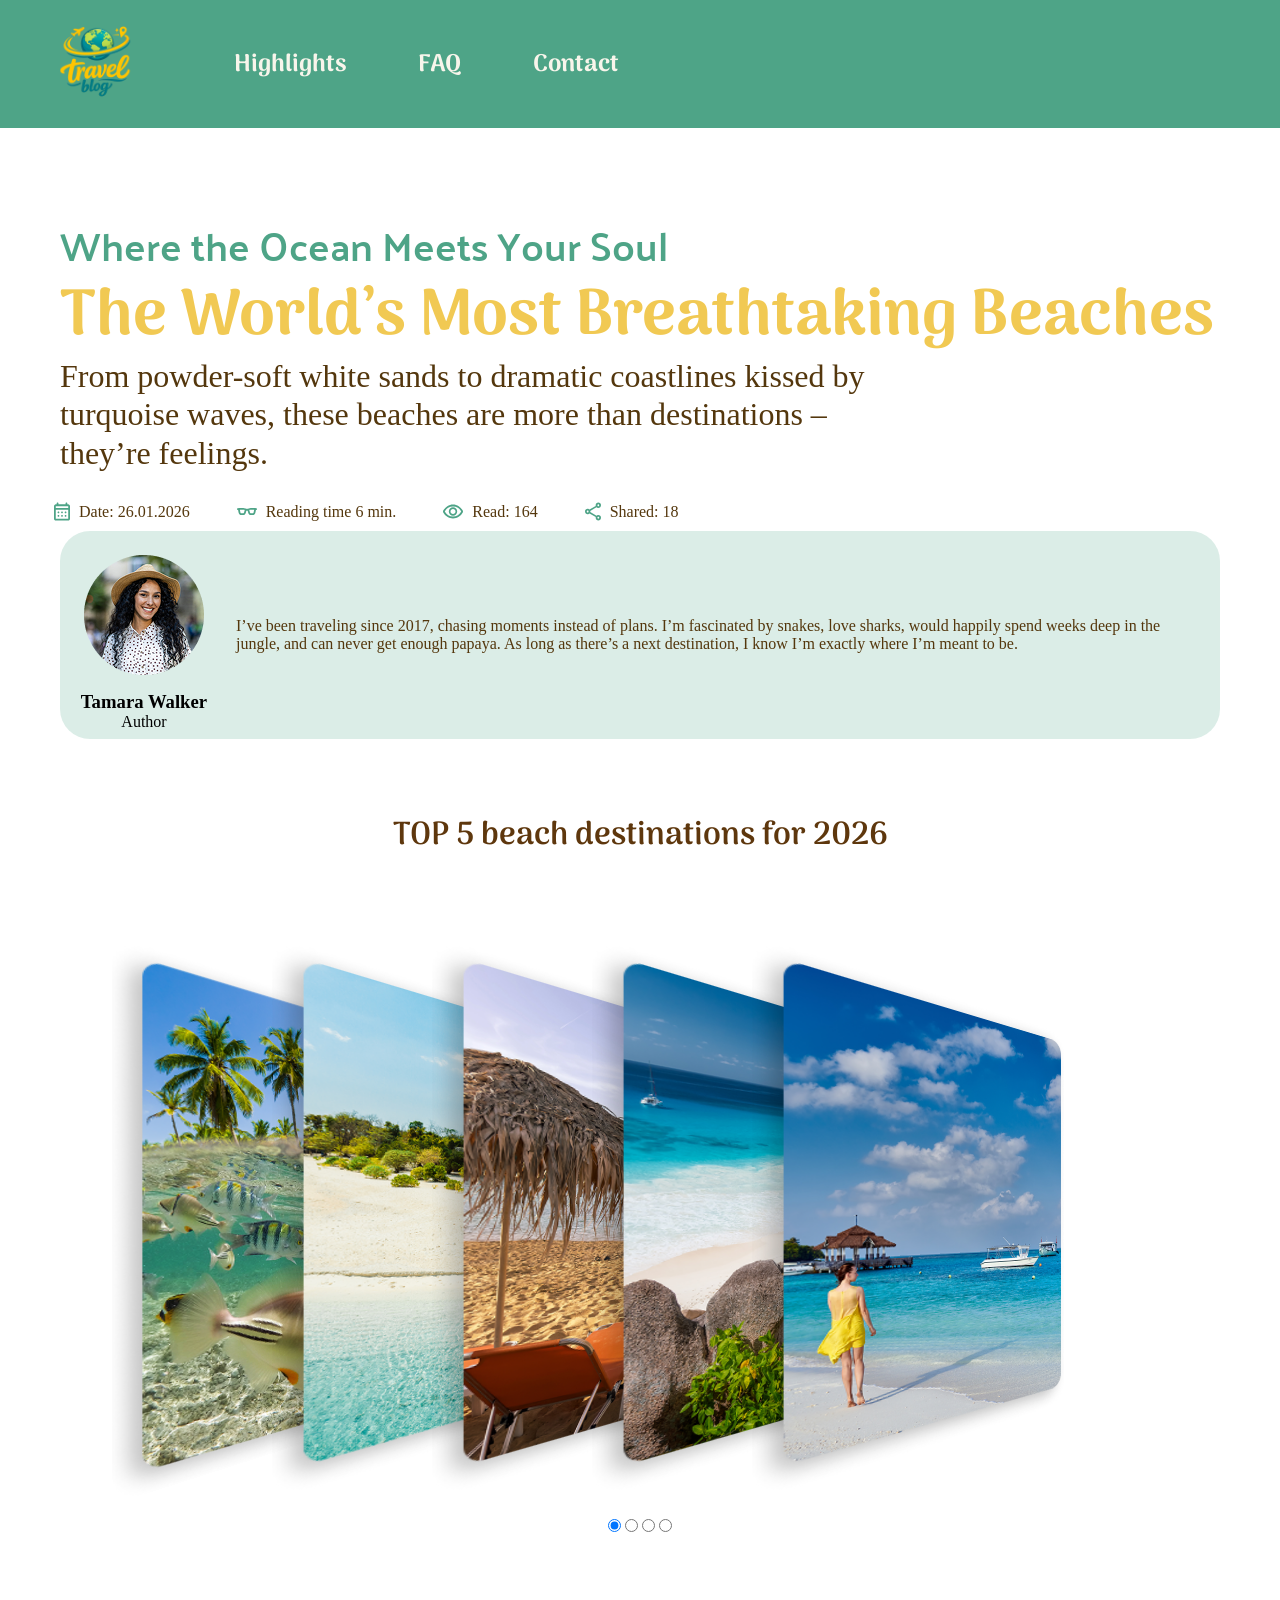
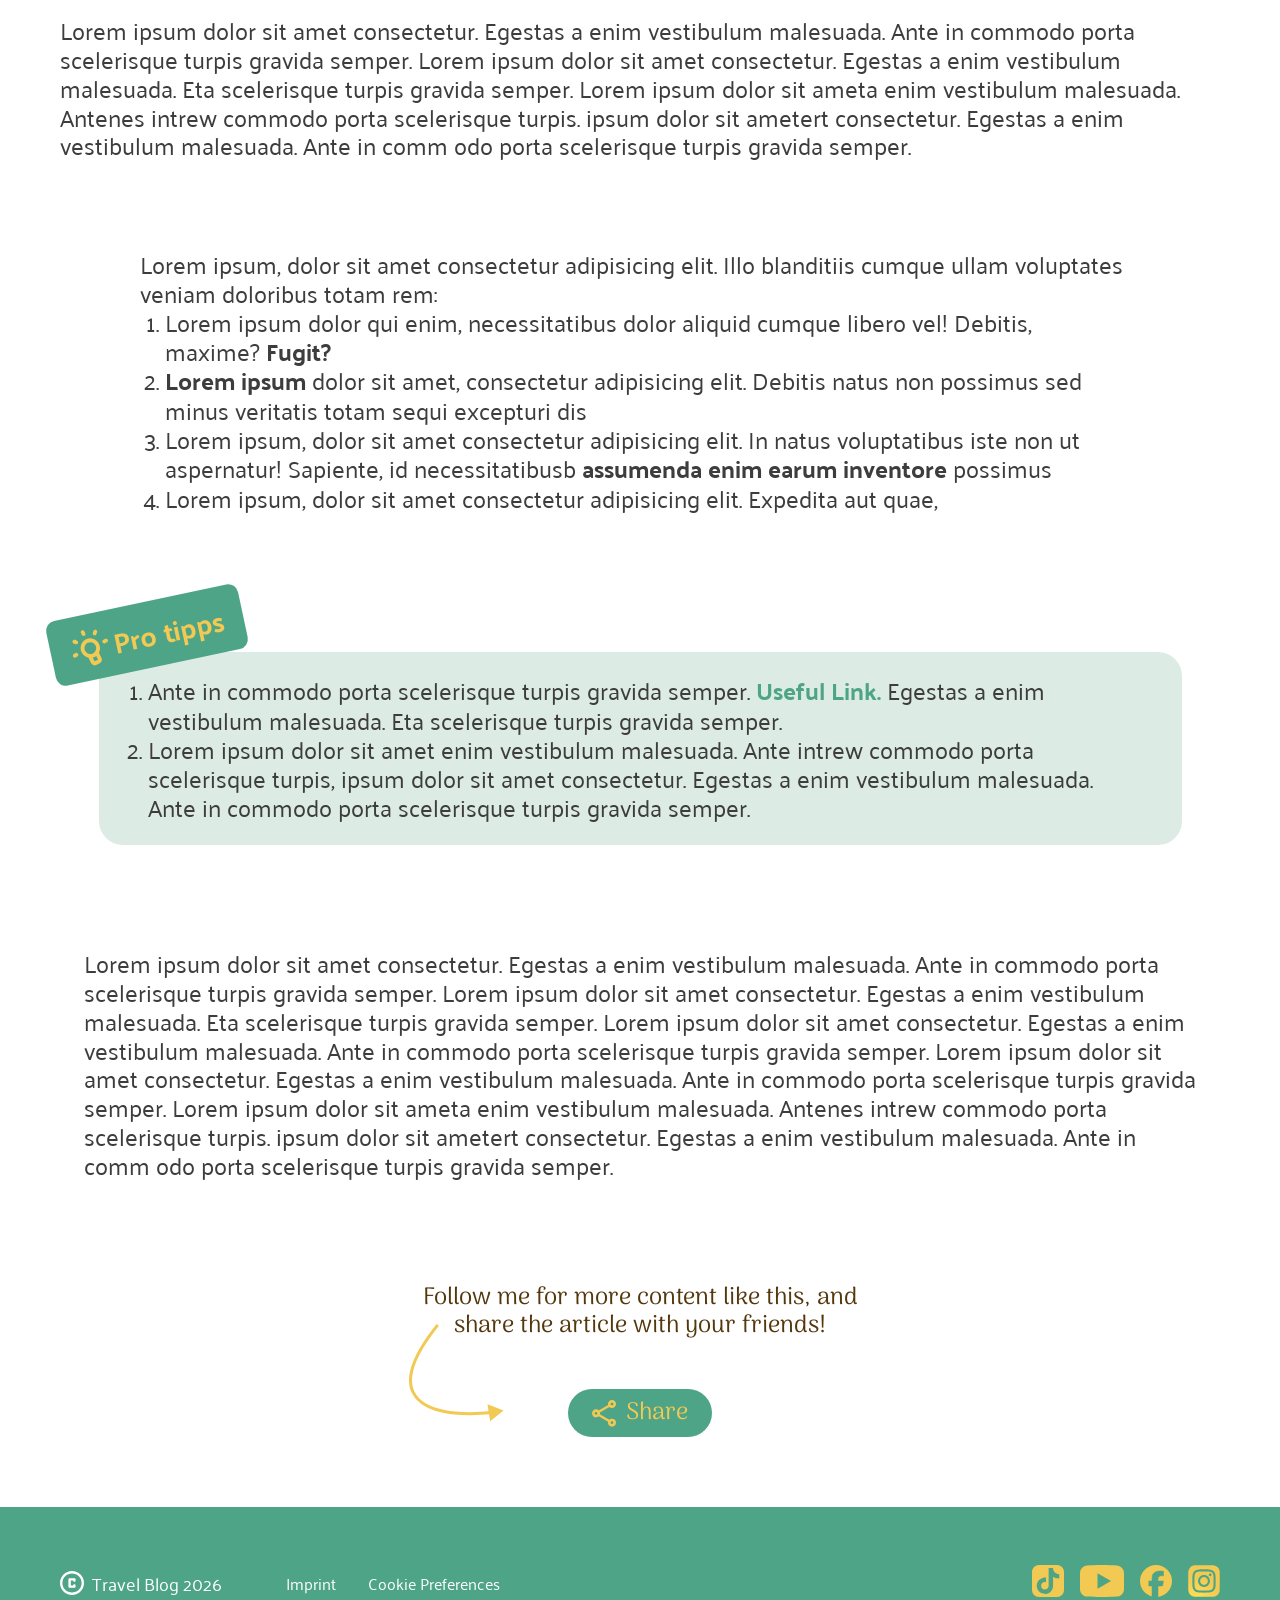
==== article-one.html @ 2a8c0744 "id name changed" ====
<!doctype html>
<html lang="en">
    <head>
        <meta charset="UTF-8" />
        <meta name="viewport" content="width=device-width, initial-scale=1.0" />
        <link rel="stylesheet" href="./css/variables.css" />
        <link rel="stylesheet" href="./css/style.css" />
        <link rel="stylesheet" href="./css/fonts.css" />
        <link rel="stylesheet" href="./css/standard.css" />
        <link rel="stylesheet" href="./css/article-one.css" />
        <link rel="stylesheet" href="./css/article-two.css" />
        <link rel="stylesheet" href="./css/header.css" />

        <link rel="stylesheet" href="./css/footer.css" />

        <title>Article 01</title>
    </head>
    <body>
        <header class="header">
            <section class="container">
                <div>
                    <a href="#index.html">
                        <img
                            src="./assets/img/Article 03/logo 03 1.svg"
                            alt="Logo03"
                        />
                    </a>
                </div>
                <nav class="nav-bar">
                    <a class="high" href="index.html#highlights">Highlights</a>
                    <a class="faq" href="index.html#faq">FAQ</a>
                    <a class="con" href="index.html#contact">Contact</a>
                </nav>
            </section>
        </header>
        <main>
            <div class="container">
                <section class="card-article">
                    <div class="article-text">
                        <sub class="subline"
                            >Where the Ocean Meets Your Soul</sub
                        >
                        <h1>
                            <span>The World&rsquo;s Most Breathtaking</span>
                            Beaches
                        </h1>
                        <p>
                            From powder-soft white sands to dramatic coastlines
                            kissed by <br />
                            turquoise waves, these beaches are more than
                            destinations &ndash; <br />they’re feelings.
                        </p>
                        <div class="article-footer">
                            <div class="wrap">
                                <img
                                    class="calendar"
                                    src="./assets/icons/Article 01/calendar_month.svg"
                                    alt="calendar-icon"
                                />
                                <p class="footer-text">Date: 26.01.2026</p>
                            </div>
                            <div class="wrap">
                                <img
                                    class="eyeglasses"
                                    src="./assets/icons/Article 01/eyeglasses_2.svg"
                                    alt="eyeglasses-Icon"
                                />
                                <p class="footer-text">Reading time 6 min.</p>
                            </div>
                            <div class="wrap">
                                <img
                                    class="visibility"
                                    src="./assets/icons/Article 01/visibility.svg"
                                    alt="besucher-icon"
                                />
                                <p class="footer-text">Read: 164</p>
                            </div>
                            <div class="wrap">
                                <img
                                    class="articel-share"
                                    src="./assets/icons/Article 01/share_green.svg"
                                    alt="share-info-icon"
                                />
                                <p class="footer-text">Shared: 18</p>
                            </div>
                        </div>
                    </div>
                    <div class="authorcard">
                        <div class="card-header">
                            <img
                                src="./assets/img/Article 03/Ellipse 21.png"
                                alt="Author"
                            />
                            <h3 class="card-name">Tamara Walker</h3>
                            <p class="name-text">Author</p>
                        </div>
                        <div class="card-body">
                            <p class="card-body-text">
                                I’ve been traveling since 2017, chasing moments
                                instead of plans. I’m fascinated by snakes, love
                                sharks, would happily spend weeks deep in the
                                jungle, and can never get enough papaya. As long
                                as there’s a next destination, I know I’m
                                exactly where I’m meant to be.
                            </p>
                        </div>
                    </div>
                </section>
            </div>

            <div class="slider_article_one">
                <div class="headline_beach">
                    <h2>TOP 5 beach destinations for 2026</h2>
                </div>
                <section class="gallery">
                    <div class="card" id="card_one">
                        <img
                            src="./assets/img/Article 01/Rectangle 21 (4).png"
                            alt="fish_photo"
                        />
                    </div>
                    <div class="card" id="card_two">
                        <img
                            src="./assets/img/Article 01/Rectangle 21 (3).png"
                            alt="beach_one"
                        />
                    </div>
                    <div class="card" id="card_three">
                        <img
                            src="./assets/img/Article 01/Rectangle 21 (2).png"
                            alt="beach_two"
                        />
                    </div>
                    <div class="card" id="card_four">
                        <img
                            src="./assets/img/Article 01/Rectangle 21 (1).png"
                            alt="beach_three"
                        />
                    </div>
                    <div class="card" id="card_five">
                        <img
                            src="./assets/img/Article 01/Rectangle 21.png"
                            alt="beach_four"
                        />
                    </div>
                </section>
                <section class="hero_slider">
                <input
                    type="radio"
                    name="slider"
                    id="slide_start"
                    value="start"
                    checked
                />
                <input
                    type="radio"
                    name="slider"
                    id="slide_two"
                    value="coppenhagen"
                />
                <input
                    type="radio"
                    name="slider"
                    id="slide_three"
                    value="pattaya"
                />
                <input
                    type="radio"
                    name="slider"
                    id="slide_four"
                    value="fuji"
                />
            </section>
            </div>
            <div class="container">
                <div class="info_text_beach">
                    <p>
                        Lorem ipsum dolor sit amet consectetur. Egestas a enim
                        vestibulum malesuada. Ante in commodo porta scelerisque
                        turpis gravida semper. Lorem ipsum dolor sit amet
                        consectetur. Egestas a enim vestibulum malesuada. Eta
                        scelerisque turpis gravida semper. Lorem ipsum dolor sit
                        ameta enim vestibulum malesuada. Antenes intrew commodo
                        porta scelerisque turpis. ipsum dolor sit ametert
                        consectetur. Egestas a enim vestibulum malesuada. Ante
                        in comm odo porta scelerisque turpis gravida semper.
                    </p>
                </div>
            </div>

            <div id="list_table" class="container">
                <section class="list">
                    <p>
                        Lorem ipsum, dolor sit amet consectetur adipisicing
                        elit. Illo blanditiis cumque ullam voluptates veniam
                        doloribus totam rem:
                    </p>
                    <ol>
                        <li>
                            Lorem ipsum dolor qui enim, necessitatibus dolor
                            aliquid cumque libero vel! Debitis, maxime?
                            <b>Fugit?</b>
                        </li>
                        <li>
                            <b>Lorem ipsum</b> dolor sit amet, consectetur
                            adipisicing elit. Debitis natus non possimus sed
                            minus veritatis totam sequi excepturi dis
                        </li>
                        <li>
                            Lorem ipsum, dolor sit amet consectetur adipisicing
                            elit. In natus voluptatibus iste non ut aspernatur!
                            Sapiente, id necessitatibusb
                            <b>assumenda enim earum inventore</b> possimus
                        </li>
                        <li>
                            Lorem ipsum, dolor sit amet consectetur adipisicing
                            elit. Expedita aut quae,
                        </li>
                    </ol>
                </section>
            </div>

            <div class="container">
                <section class="pro_tipps">
                    <div class="list_icon">
                        <img
                            src="./assets/icons/Article 02/wb_incandescent.svg"
                        />
                        <p>Pro tipps</p>
                    </div>
                    <div class="list">
                        <ol>
                            <li>
                                Ante in commodo porta scelerisque turpis gravida
                                semper.
                                <span><b>Useful Link. </b></span> Egestas a enim
                                vestibulum malesuada. Eta scelerisque turpis
                                gravida semper.
                            </li>
                            <li>
                                Lorem ipsum dolor sit amet enim vestibulum
                                malesuada. Ante intrew commodo porta scelerisque
                                turpis, ipsum dolor sit amet consectetur.
                                Egestas a enim vestibulum malesuada. Ante in
                                commodo porta scelerisque turpis gravida semper.
                            </li>
                        </ol>
                    </div>
                </section>
            </div>

            <div class="container">
                <div class="info_text">
                    <p>
                        Lorem ipsum dolor sit amet consectetur. Egestas a enim
                        vestibulum malesuada. Ante in commodo porta scelerisque
                        turpis gravida semper. Lorem ipsum dolor sit amet
                        consectetur. Egestas a enim vestibulum malesuada. Eta
                        scelerisque turpis gravida semper. Lorem ipsum dolor sit
                        amet consectetur. Egestas a enim vestibulum malesuada.
                        Ante in commodo porta scelerisque turpis gravida semper.
                        Lorem ipsum dolor sit amet consectetur. Egestas a enim
                        vestibulum malesuada. Ante in commodo porta scelerisque
                        turpis gravida semper. Lorem ipsum dolor sit ameta enim
                        vestibulum malesuada. Antenes intrew commodo porta
                        scelerisque turpis. ipsum dolor sit ametert consectetur.
                        Egestas a enim vestibulum malesuada. Ante in comm odo
                        porta scelerisque turpis gravida semper.
                    </p>
                </div>
            </div>

            <div class="container">
                <section class="share">
                    <p>
                        Follow me for more content like this, and share the
                        article with your friends!
                    </p>
                    <img
                        class="arrow"
                        src="./assets/icons/Article 01/Vector 12.svg"
                        alt="Pfeil"
                    />
                    <div class="button">
                        <img
                            src="./assets/icons/Article 01/share.svg"
                            alt="share"
                        />
                        <p>Share</p>
                    </div>
                </section>
            </div>
        </main>

        <section class="footer-contain">
            <div class="container">
                <footer class="footer-bar">
                    <div class="side-bar">
                        <img
                            src="./assets/icons/Article 01/copyright.svg"
                            alt="copyright"
                        />
                        <p class="travel">Travel Blog 2026</p>
                        <a href="imprint.html"> <p class="imp">Imprint</p></a>
                        <p class="cookie">Cookie Preferences</p>
                    </div>
                    <div class="sozi-bar">
                        <a href="https://www.tiktok.com/de-DE/" target="_blank">
                            <img
                                src="./assets/icons/Article 01/Tiktok_icon 1.svg"
                                alt="tiktok"
                        /></a>
                        <a href="https://www.youtube.com/" target="_blank">
                            <img
                                src="./assets/icons/Article 01/youtube.svg"
                                alt="youtube"
                        /></a>
                        <a
                            href="https://www.facebook.com/?locale=de_DE"
                            target="_blank"
                        >
                            <img
                                src="./assets/icons/Article 01/facebook.svg"
                                alt="facebook"
                        /></a>
                        <a href="https://www.instagram.com/" target="_blank">
                            <img
                                src="./assets/icons/Article 01/Instagram_logo_2016 1.svg"
                                alt="Instagram"
                        /></a>
                    </div>
                </footer>
            </div>
        </section>
        <div class="footermenu">
            <a href="#top">
                <img src="./assets/icons/Main/home.svg" alt="home" />
            </a>
            <a href="#top">
                <img
                    src="./assets/icons/Main/rocket_launch_green.svg"
                    alt="rocket"
                />
            </a>
            <a href="#top">
                <img src="./assets/icons/Main/live_help_green.svg" alt="help" />
            </a>
            <a href="#top">
                <img
                    src="./assets/icons/Main/person_pin_green.svg"
                    alt="person"
                />
            </a>
        </div>
    </body>
</html>
---- css/variables.css ----
:root {
    /* FARBEN */

    --secondary-braun: #54370d; /*für Fonts */
    --primary-gelb: #f1c953;
    --primary-green:#4EA487;

    --main-font:'Arima';
}
---- css/style.css ----
h1 {
    font-family: "Arima";
    color: var(--secondary-braun);
    font-size: 3.75rem;
}
.banner-container {
    padding: 0px max(0px, calc(50% - 770px));
}
.main-banner {
    height: 547px;
    position: relative;
    padding: 60px;
}

.header-photo {
    position: absolute;
    top: 0;
    left: 0;
    height: 95%;
    width: 100%;
    z-index: 1;
    object-fit: cover;
}
.banner-vector {
    position: absolute;
    top: 0;
    left: 0;
    height: 100%;
    width: auto;
    z-index: 2;
    animation: vector 5s ease-in backwards;
}

.banner-content {
    position: relative;
    z-index: 3;

    width: 345px;
    p {
        font-family: var(--main-font);
        color: var(--secondary-braun);
        font-size: 1.75rem;
        line-height: 1.1;

        display: flex;
        align-items: left;
    }
}

.turkie {
    display: flex;
    align-items: center;
    justify-content: center;
    height: 160px;
    width: 160px;
    z-index: 3;
    background-color: #4ea487;
    position: absolute;
    top: 45%;
    left: 450px;
    border-radius: 50%;
    .spin {
        animation: spin 10s linear infinite;
    }
    img {
        position: absolute;
    }
}

@keyframes spin {
    0% {
        transform: rotate(-360deg);
    }
}

@media screen and (max-width: 767px) {
    .row {
        flex-direction: column;
    }

    .banner-vector {
        left: -100px;
        height: 50%;
    }

    .banner-content {
        display: none;
    }

    .turkie {
        left: 45px;
        top: 120px;
    }
    .header-photo {
        object-position: 60%;
        height: 100%;
    }

    .main-banner {
        padding: 0;
        height: 515px;
    }

}
---- css/fonts.css ----
/* arima-regular - latin */
@font-face {
  font-display: swap; /* Check https://developer.mozilla.org/en-US/docs/Web/CSS/@font-face/font-display for other options. */
  font-family: 'Arima';
  font-style: normal;
  font-weight: 400;
  src: url('../assets/fonts/arima-v7-latin-regular.woff2') format('woff2'); /* Chrome 36+, Opera 23+, Firefox 39+, Safari 12+, iOS 10+ */
}
/* arima-500 - latin */
@font-face {
  font-display: swap; /* Check https://developer.mozilla.org/en-US/docs/Web/CSS/@font-face/font-display for other options. */
  font-family: 'Arima';
  font-style: normal;
  font-weight: 500;
  src: url('../assets/fonts/arima-v7-latin-500.woff2') format('woff2'); /* Chrome 36+, Opera 23+, Firefox 39+, Safari 12+, iOS 10+ */
}
/* arima-600 - latin */
@font-face {
  font-display: swap; /* Check https://developer.mozilla.org/en-US/docs/Web/CSS/@font-face/font-display for other options. */
  font-family: 'Arima';
  font-style: normal;
  font-weight: 600;
  src: url('../assets/fonts/arima-v7-latin-600.woff2') format('woff2'); /* Chrome 36+, Opera 23+, Firefox 39+, Safari 12+, iOS 10+ */
}
/* arima-700 - latin */
@font-face {
  font-display: swap; /* Check https://developer.mozilla.org/en-US/docs/Web/CSS/@font-face/font-display for other options. */
  font-family: 'Arima';
  font-style: normal;
  font-weight: 700;
  src: url('../assets/fonts/arima-v7-latin-700.woff2') format('woff2'); /* Chrome 36+, Opera 23+, Firefox 39+, Safari 12+, iOS 10+ */
}
/* palanquin-regular - latin */
@font-face {
  font-display: swap; /* Check https://developer.mozilla.org/en-US/docs/Web/CSS/@font-face/font-display for other options. */
  font-family: 'Palanquin';
  font-style: normal;
  font-weight: 400;
  src: url('../assets/fonts/palanquin-v17-latin-regular.woff2') format('woff2'); /* Chrome 36+, Opera 23+, Firefox 39+, Safari 12+, iOS 10+ */
}
/* palanquin-500 - latin */
@font-face {
  font-display: swap; /* Check https://developer.mozilla.org/en-US/docs/Web/CSS/@font-face/font-display for other options. */
  font-family: 'Palanquin';
  font-style: normal;
  font-weight: 500;
  src: url('../assets/fonts/palanquin-v17-latin-500.woff2') format('woff2'); /* Chrome 36+, Opera 23+, Firefox 39+, Safari 12+, iOS 10+ */
}
/* palanquin-600 - latin */
@font-face {
  font-display: swap; /* Check https://developer.mozilla.org/en-US/docs/Web/CSS/@font-face/font-display for other options. */
  font-family: 'Palanquin';
  font-style: normal;
  font-weight: 600;
  src: url('../assets/fonts/palanquin-v17-latin-600.woff2') format('woff2'); /* Chrome 36+, Opera 23+, Firefox 39+, Safari 12+, iOS 10+ */
}
/* palanquin-700 - latin */
@font-face {
  font-display: swap; /* Check https://developer.mozilla.org/en-US/docs/Web/CSS/@font-face/font-display for other options. */
  font-family: 'Palanquin';
  font-style: normal;
  font-weight: 700;
  src: url('../assets/fonts/palanquin-v17-latin-700.woff2') format('woff2'); /* Chrome 36+, Opera 23+, Firefox 39+, Safari 12+, iOS 10+ */
}
/* palanquin-dark-regular - latin */
@font-face {
  font-display: swap; /* Check https://developer.mozilla.org/en-US/docs/Web/CSS/@font-face/font-display for other options. */
  font-family: 'Palanquin Dark';
  font-style: normal;
  font-weight: 400;
  src: url('../assets/fonts/palanquin-dark-v17-latin-regular.woff2') format('woff2'); /* Chrome 36+, Opera 23+, Firefox 39+, Safari 12+, iOS 10+ */
}
/* palanquin-dark-500 - latin */
@font-face {
  font-display: swap; /* Check https://developer.mozilla.org/en-US/docs/Web/CSS/@font-face/font-display for other options. */
  font-family: 'Palanquin Dark';
  font-style: normal;
  font-weight: 500;
  src: url('../assets/fonts/palanquin-dark-v17-latin-500.woff2') format('woff2'); /* Chrome 36+, Opera 23+, Firefox 39+, Safari 12+, iOS 10+ */
}
/* palanquin-dark-600 - latin */
@font-face {
  font-display: swap; /* Check https://developer.mozilla.org/en-US/docs/Web/CSS/@font-face/font-display for other options. */
  font-family: 'Palanquin Dark';
  font-style: normal;
  font-weight: 600;
  src: url('../assets/fonts/palanquin-dark-v17-latin-600.woff2') format('woff2'); /* Chrome 36+, Opera 23+, Firefox 39+, Safari 12+, iOS 10+ */
}
/* palanquin-dark-700 - latin */
@font-face {
  font-display: swap; /* Check https://developer.mozilla.org/en-US/docs/Web/CSS/@font-face/font-display for other options. */
  font-family: 'Palanquin Dark';
  font-style: normal;
  font-weight: 700;
  src: url('../assets/fonts/palanquin-dark-v17-latin-700.woff2') format('woff2'); /* Chrome 36+, Opera 23+, Firefox 39+, Safari 12+, iOS 10+ */
}
---- css/standard.css ----
* {
    margin: 0;
    padding: 0;
    box-sizing: border-box;
    color: inherit;
    position: relative;
}

.container {
    padding: 0px max(120px, calc(50% - 720px));
    /* width: 100%;
    margin: 0 auto; */
}

main {
    display: flex;
    flex-direction: column;
    /* padding: 128px 120px; */
    gap: 80px;
}

.list {
    display: flex;
    flex-direction: column;
    max-width: 1000px;

    margin: auto;
    font-size: 1.5rem;
    color: #3d3d3d;
    justify-content: center;
    line-height: 1.2;
    gap: 24px;
    font-family: "Palanquin";

    ol {
        padding: 0px 25px;
    }
}

.share {
    display: flex;
    flex-direction: column;
    align-items: center;
    margin: auto;
    max-width: 493px;
    gap: 48px;
    p {
        color: var(--secondary-braun);
        font-family: "Arima";
        font-size: 1.5rem;
        line-height: 1.2;
        text-align: center;
    }
}

.arrow {
    position: absolute;
    left: 15px;
    top: 40px;
    /* transform: rotate(28deg); */
}

.card-article {
    padding-top: 80px;
    display: flex;
    gap: 24px;
    justify-content: space-between;
}

.subline {
    font-family: "Palanquin";
    font-weight: 600;
    font-size: 40px;
    color: rgba(78, 164, 135, 1);
}
.article-text h1 {
    font-family: "Arima";
    font-weight: bold;
    font-size: 64px;
    color: rgba(241, 201, 83, 1);
    line-height: 1.2;
}

.article-text p {
    color: rgba(84, 55, 13, 1);
    font-family: "Palaquin";
    font-size: 32px;
    font-weight: 400;
    line-height: 1.2;
}
.article-footer {
    display: flex;
    justify-content: flex-start;
    align-items: center;
    right: 6px;
    top: 30px;
    gap:32px;
}
.article-footer .footer-text {
    color: rgba(84, 55, 13, 1);
    font-family: "Palaquin";
    font-size: 16px;
    font-weight: 400;
    line-height: 1.2;
    right: 15px;
}
.authorcard {
    flex-shrink: 0;
    background-color: rgba(78, 164, 135, 0.2);
    width: 272px;
    height: 389px;
    border-radius: 30px;
}
.card-header {
    display: flex;
    flex-direction: column;
    align-items: center;

    img {
        padding: 16px 0 16px 0;
    }
}
.card-body {
    display: flex;
    align-items: center;
    flex-direction: column;
    /* width: 240px;
    height: 171px; */
    margin: 16px;

    .card-name {
        font-family: "Arima";
        font-weight: 700;
        font-size: 18px;
        line-height: 1.2;
    }
    .name-text {
        font-family: "Arima";
        font-weight: 400;
        font-size: 18px;
        line-height: 1.2;
        padding-bottom: 12px;
    }
}
.card-body-text {
    /* height: 171px; */
    font-family: "Palaquin";
    font-size: 16px;
    font-weight: 400;
    color: rgba(84, 55, 13, 1);
}
.wrap{
    display: flex; gap:24px;
}

@media screen and (min-width: 768px) and (max-width: 1280px) {
    .container {
        padding: 0 60px;
    }
    .card-article {
        flex-direction: column;
        gap: 24px;
    }
    .authorcard {
        display: flex;
        width: 100%;
        height: 100%;
        padding: 8px;
        margin-top: 16px;
        img {
            padding: 16px;
        }
    }
    .card-body {
        justify-content: center;
    }
}

@media screen and (max-width: 767px) {
    .container {
        padding: 0 20px;
    }
.card-article {
        flex-direction: column;
        gap: 12px;
    }
    .card-article {
        flex-direction: column;
        gap: 24px;
    }
    .article-footer{width: 100%;
    flex-wrap:wrap;}
    .article-footer{
        gap: 5px;
    }

    .authorcard {
        display: flex;
        flex-direction: column;
        width: 100%;
        height: 100%;
        padding: 8px;
        margin-top: 42px;}
}
---- css/article-one.css ----
main {
    display: flex;
    flex-direction: column;
    gap: 80px;
}

.card-article {
    display: flex;
    padding: 80px 0 0 0 ;
    gap: 24px;
    justify-content: space-between;
}

.subline {
    font-family: "Palanquin";
    font-weight: 600;
    font-size: 40px;
    color: rgba(78, 164, 135, 1);
}
.article-text h1 {
    font-family: "Arima";
    font-weight: bold;
    font-size: 64px;
    color: rgba(241, 201, 83, 1);
    line-height: 1.2;


}

.article-text p {
    color: rgba(84, 55, 13, 1);
    font-family: "Palaquin";
    font-size: 32px;
    font-weight: 400;
    line-height: 1.2;
}
.article-footer {
    /* width: 575px; */
    height: 19px;
    display: flex;
    /* justify-content: space-around; */
    align-items: center;
    right: 6px;
    top: 30px;
}
.article-footer .footer-text {
    color: rgba(84, 55, 13, 1);
    font-family: "Palaquin";
    font-size: 16px;
    font-weight: 400;
    line-height: 1.2;
    right: 15px;
}
.authorcard {
    background-color: rgba(78, 164, 135, 0.2);
    /* width: 272px; */
    /* height: 389px; */
    border-radius: 30px;
}
.card-header {
    display: flex;
    flex-direction: column;
    align-items: center;

    img {
        padding-top: 16px;
    }
}
.card-body {
    display: flex;
    align-items: center;
    flex-direction: column;
    /* width: 240px;
    height: 171px; */
    margin: 16px;

    .card-name {
        font-family: "Arima";
        font-weight: 700;
        font-size: 18px;
        line-height: 1.2;
    }
    .name-text {
        font-family: "Arima";
        font-weight: 400;
        font-size: 18px;
        line-height: 1.2;
        padding-bottom: 12px;
    }
}
.card-body-text {
    /* height: 171px; */
    font-family: "Palaquin";
    font-size: 16px;
    font-weight: 400;
    color: rgba(84, 55, 13, 1);
}

.list_icon {
    display: flex;
    position: absolute;
    top: -50px;
    left: -50px;
    background-color: #4EA487;
    border-radius: 10px;
    justify-content: center;
    align-items: center;
    transform: rotate(-12deg);

    img {
        width: 43px;
        height: 43px;
        padding-right: 5px;
    }

    p {
        color: #F1C953;
        font-family: "Palanquin";
        font-weight: bold;
        font-size: 1.75rem;
    }
}

.pro_tipps {
    max-width: 1083px;
    height: 100%;
    background-color: #DDEBE5;
    justify-content: center;
    align-items: center;
    border-radius: 24px;
    margin: auto;
    margin-top: 60px;
    padding: 1.5rem;

    .list {
        font-family: "Palanquin";
        font-size: 1.5rem;
        margin: auto;
    }

    ol {
        line-height: 1.2;
    }

    span {
        color: #4EA487;
        font-family: "Palanquin";
        font-weight: bold;
        font-size: 1.5rem;
    }
}

.info_text {
        font-size: 1.5rem;
        font-family: "Palanquin";
        line-height: 1.2;
        color: #3d3d3d;
        padding: 24px;
        margin: auto;
        justify-content: center;
}

.info_text_beach {
        font-size: 1.5rem;
        font-family: "Palanquin";
        line-height: 1.2;
        margin: auto;
        justify-content: center;
        color: #3d3d3d;

}

#list_table {
    margin: auto;
}

.list {
    display: flex;
    flex-direction: column;
    align-items: center;
    justify-content: center;
    font-size: 1.5rem;
    color: #3d3d3d;
    line-height: 1.2;
    gap: 24px;
    font-family: "Palanquin";
}

.share {
    display: flex;
    flex-direction: column;
    align-items: center;
    margin: auto;
    max-width: 493px;
    gap:48px;
    p {
        color: var(--secondary-braun);
        font-family: "Arima";
        font-size: 1.5rem;
        line-height: 1.2;
        text-align: center;
    }

}

.button {
    display: flex;
    align-items: center;
    gap:10px;
    padding: 0px 24px;
    height: 48px;
    background-color: var(--primary-green);
    border-radius: 40px;
    p{
        color: var(--primary-gelb);
        font-family: "Arima";
        font-size: 1.5rem;
    }
}

.arrow{ position: absolute;
    left: 15px;
    top: 40px;
    /* transform: rotate(28deg); */
}

/* -------------------------- */

.slider_article_one{
    display: flex;
    flex-direction: column;
    align-items: center;
    width: 100%;
}


.headline_beach >h2{
    text-align: center;
    font-family:"Arima", sans-serif;
    font-weight: 600;
    color: rgba(94, 55, 13, 1);
    font-size: 32px;
    padding-bottom: 64px;
    line-height: 1.1;
}
.gallery{
    max-width: 1300px;
    height: 600px;
    margin: 0 auto;
    display: flex;
    justify-content: center;
    align-items: center;
    overflow: visible;
    gap: 20px;
}
.gallery .card{
    width: 300px;
    height: 440px;
    border-radius: 20px;
    margin: 0 -80px;
    transition: all 0.5s ease-in-out;
    z-index: 1;
    overflow: hidden;
    transform: perspective(250px) 
    rotateY(20deg) translateX(-20px);
}


.gallery .card img{
    display: block;
    width: 100%;
    height: 100%;
    object-fit: cover;
    border: none;  
}
.gallery:hover .card{
    transform: perspective(1000px) rotateY(25deg) translateX(-40px);    
}
.gallery .card:hover{
        z-index: 10;
    transform: perspective(1000px) rotateY(0deg) scale(1.05);
    margin: 0 30px;
}
.gallery .card:hover~.card{
    transform: perspective(1000px) rotateY(-25deg) translateX(40px);
}
.hero_slider{
    display: hidden;
}

/* ------------------------------------- */


/*Responsive_Part*/
@media screen and (min-width:768px) 
and (max-width:1280px){
    .gallery .card img {
        object-position: center;
    }

}
@media screen and (max-width:768px){
.gallery .card img{
    width: 200px;
    height: 293px;
    overflow: visible;
    transform: perspective(250px) 
    rotateY(20deg) translateX(-20px);   
}
.hero_slider{
    display: visable;
    display: flex;
    justify-content: center;
    align-items: center;
    gap: 5px;
    
}
.hero_slider input[type="radio"]:checked {
    color: rgba(78, 164, 135, 1);
    background-color:rgba(78, 164, 135, 1);
    border-color: rgba(78, 164, 135, 1);
    width: 40px;
    height: 22px;
    border-radius: 50px;
}
.hero_slider input[type="radio"] {
    width: 22px;
    height: 22px;
    border-radius: 50px;
}
}
---- css/article-two.css ----
.video-wrapper {
    display: flex;
    justify-content: center;
    padding-top: 80px;
}

.video {
    margin: auto;

    img {
        position: absolute;
        transform: translate(-50%, -50%);
        top: 50%;
        left: 50%;
        height: 147px;
        z-index: 2;
    }
}

#player {
    border-radius: 53px;
}

.info_text_list {
    width: 1200px;
    margin: auto;
    text-align: left;

    p {
        font-size: 1.5rem;
        font-family: "Palanquin";
        color: #3d3d3d;
    }

    .text1 {
        font-size: 1.5rem;
        font-family: "Palanquin";
        line-height: 1.2;
        padding-bottom: 32px;
        color: #3d3d3d;
    }

    .text2 {
        font-size: 1.5rem;
        font-family: "Palanquin";
        line-height: 1.2;
        padding-top: 32px;
        color: #3d3d3d;
    }
}

.list {
    text-align: left;
    display: inline-block;
    margin-top: 10px;

    ul {
        margin-left: 48px;
        padding-top: 16px;
    }
}

.list_icon {
    display: flex;
    position: absolute;
    top: -50px;
    left: -50px;
    background-color: #4ea487;
    border-radius: 10px;
    width: 196px;
    height: 66px;
    justify-content: center;
    align-items: center;
    transform: rotate(-12deg);

    img {
        width: 43px;
        height: 43px;
        padding-right: 5px;
    }

    p {
        color: #f1c953;
        font-family: "Palanquin";
        font-weight: bold;
        font-size: 1.75rem;
    }
}

.pro_tipps {
    max-width: 1083px;
    height: 100%;
    background-color: #ddebe5;
    justify-content: center;
    align-items: center;
    border-radius: 24px;
    margin: auto;
    margin-top: 60px;
    padding: 1.5rem;

    .list {
        font-family: "Palanquin";
        font-size: 1.5rem;
        margin: auto;
    }

    ol {
        line-height: 1.2;
    }

    span {
        color: #4ea487;
        font-family: "Palanquin";
        font-weight: bold;
        font-size: 1.5rem;
    }
}

.share {
    display: flex;
    flex-direction: column;
    align-items: center;
    margin: auto;
    max-width: 493px;
    gap: 48px;
    p {
        color: var(--secondary-braun);
        font-family: "Arima";
        font-size: 1.5rem;
        line-height: 1.2;
        text-align: center;
    }
}

.button {
    display: flex;
    align-items: center;
    gap: 10px;
    padding: 0px 24px;
    height: 48px;
    background-color: var(--primary-green);
    border-radius: 40px;
    p {
        color: var(--primary-gelb);
        font-family: "Arima";
        font-size: 1.5rem;
    }
}
---- css/header.css ----
.header {
    display: flex;
    height: 128px;
    justify-content: space-between;
    align-items: center;
    background-color: rgba(78, 164, 135, 1);

    .container {
        display: flex;
        align-items: center;
        gap: 102px;
    }
}

.nav-bar {
    display: flex;
    gap: 72px;
}
.nav-bar a {
    font-family: "arima";
    font-weight: 700;
    font-size: 1.5rem;
    text-decoration: none;
}

.high {
    text-decoration: none;
    display: inline-block;
    transition: all 0.3s ease;
    background-position: bottom;
    background-repeat: no-repeat;
    background-size: 0% 25px;
    color: rgba(248, 245, 235, 1);
}
.high:hover {
    background-image: url(../assets/icons/Main/Highlights_hover.svg);
    background-size: 100% 20px;
    left: 1px;
    bottom: -1px;
    color: rgba(248, 245, 235, 1);
}
.high:active {
    color: rgba(241, 201, 83, 1);
}

.high:focus {
    color: rgba(241, 201, 83, 1);
}
.faq {
    text-decoration: none;
    display: inline-block;
    transition: all 0.3s ease;
    background-position: bottom;
    background-repeat: no-repeat;
    background-size: 0% 2px;
    color: rgba(248, 245, 235, 1);
}
.faq:hover {
    background-image: url(../assets/icons/Main/FAQ_hover.svg);
    background-size: 100% 20px;
    color: rgba(248, 245, 235, 1);
    left: 1px;
    bottom: -1px;
}
.faq:active {
    color: rgba(241, 201, 83, 1);
}
.faq:focus {
    color: rgba(241, 201, 83, 1);
}
.con {
    text-decoration: none;
    display: inline-block;
    transition: all 0.3s ease;
    background-position: bottom;
    background-repeat: no-repeat;
    background-size: 0% 2px;
    color: rgba(248, 245, 235, 1);
}
.con:hover {
    background-image: url(../assets/icons/Main/Contacts_hover.svg);
    background-size: 100% 20px;
    color: rgba(248, 245, 235, 1);
    left: 1px;
    bottom: -1px;
}
.con:active {
    color: rgba(241, 201, 83, 1);
}
.con:focus {
    color: rgba(241, 201, 83, 1);
}

@media screen  and (max-width: 767px) {
.nav-bar {display:none;}
.header{
    justify-content: center;
    z-index:10;
}
}
---- css/footer.css ----
.sozi-bar {
    display: flex;
    justify-content: flex-end;
    align-items: center;

    height: 32px;
    gap: 16px;
}
.side-bar {
    display: flex;
    align-items: center;
}
.side-bar p {
    color: rgba(255, 255, 255, 1);
    font-size: 16px;
    height: 24px;

    display: flex;
    align-items: center;
    font-family: "Palanquin";
    font-weight: 400;
}

.side-bar a {
    text-decoration: none;
    color: rgb(255, 255, 255, 1);
    font-family: "Palanquin";
    padding: 0 32px 0 64px;
}
.side-bar .travel {
    display: flex;
    gap: 4px;
    font-size: 18px;
    justify-content: flex-start;
}
.side-bar .imp {
    font-size: 16px;
}
.side-bar {
    cookie {
        left: 15px;
    }
}
.side-bar img {
    width: 24px;
    height: 24px;
}
.footer-bar {
    display: flex;
    align-items: center;
    justify-content: space-between;
    padding: 0px max(120px, calc(50%-720px));
}
.footer-contain {
    margin-top: 70px;
    background-color: rgba(78, 164, 135, 1);
    height: 152px;
    padding: 60px 0px;
}

.travel {
    padding-left: 8px;
}
.copyrightwrapper {
    display: flex;
}
.imprintcookiereverse{
display: flex;
}
.footermenu{
    display: none;
}
@media screen and (max-width: 767px) {
    .side-bar {
        flex-direction: column-reverse;
        align-items: flex-start;
        gap: 8px;

        p {
            font-size: 1rem;
        }
        a{padding:0;}

    }
    .sozi-bar {
        a img {
            height: 24px;
        }
    }
    .footer-bar{
        align-items: end;
    }
    .footer-contain{
        height: auto;
        padding:20px 0 100px 0;
    }
    .footermenu{
    display: flex;
    justify-content: space-between;
    padding: 25px;
    background-color: var(--primary-gelb);
    position:fixed;
    bottom: 0;
    left:0;
    right:0;
    z-index:10;
    a{display: flex;
    align-items: center;}
}
.copyrightwrapper{ img{height: 20px; width: 20px;}
align-items: center;}
.imprintcookiereverse{
flex-direction: column;
}
}

@media screen and (max-width: 375px)
{
.sozi-bar{display: none;}
}
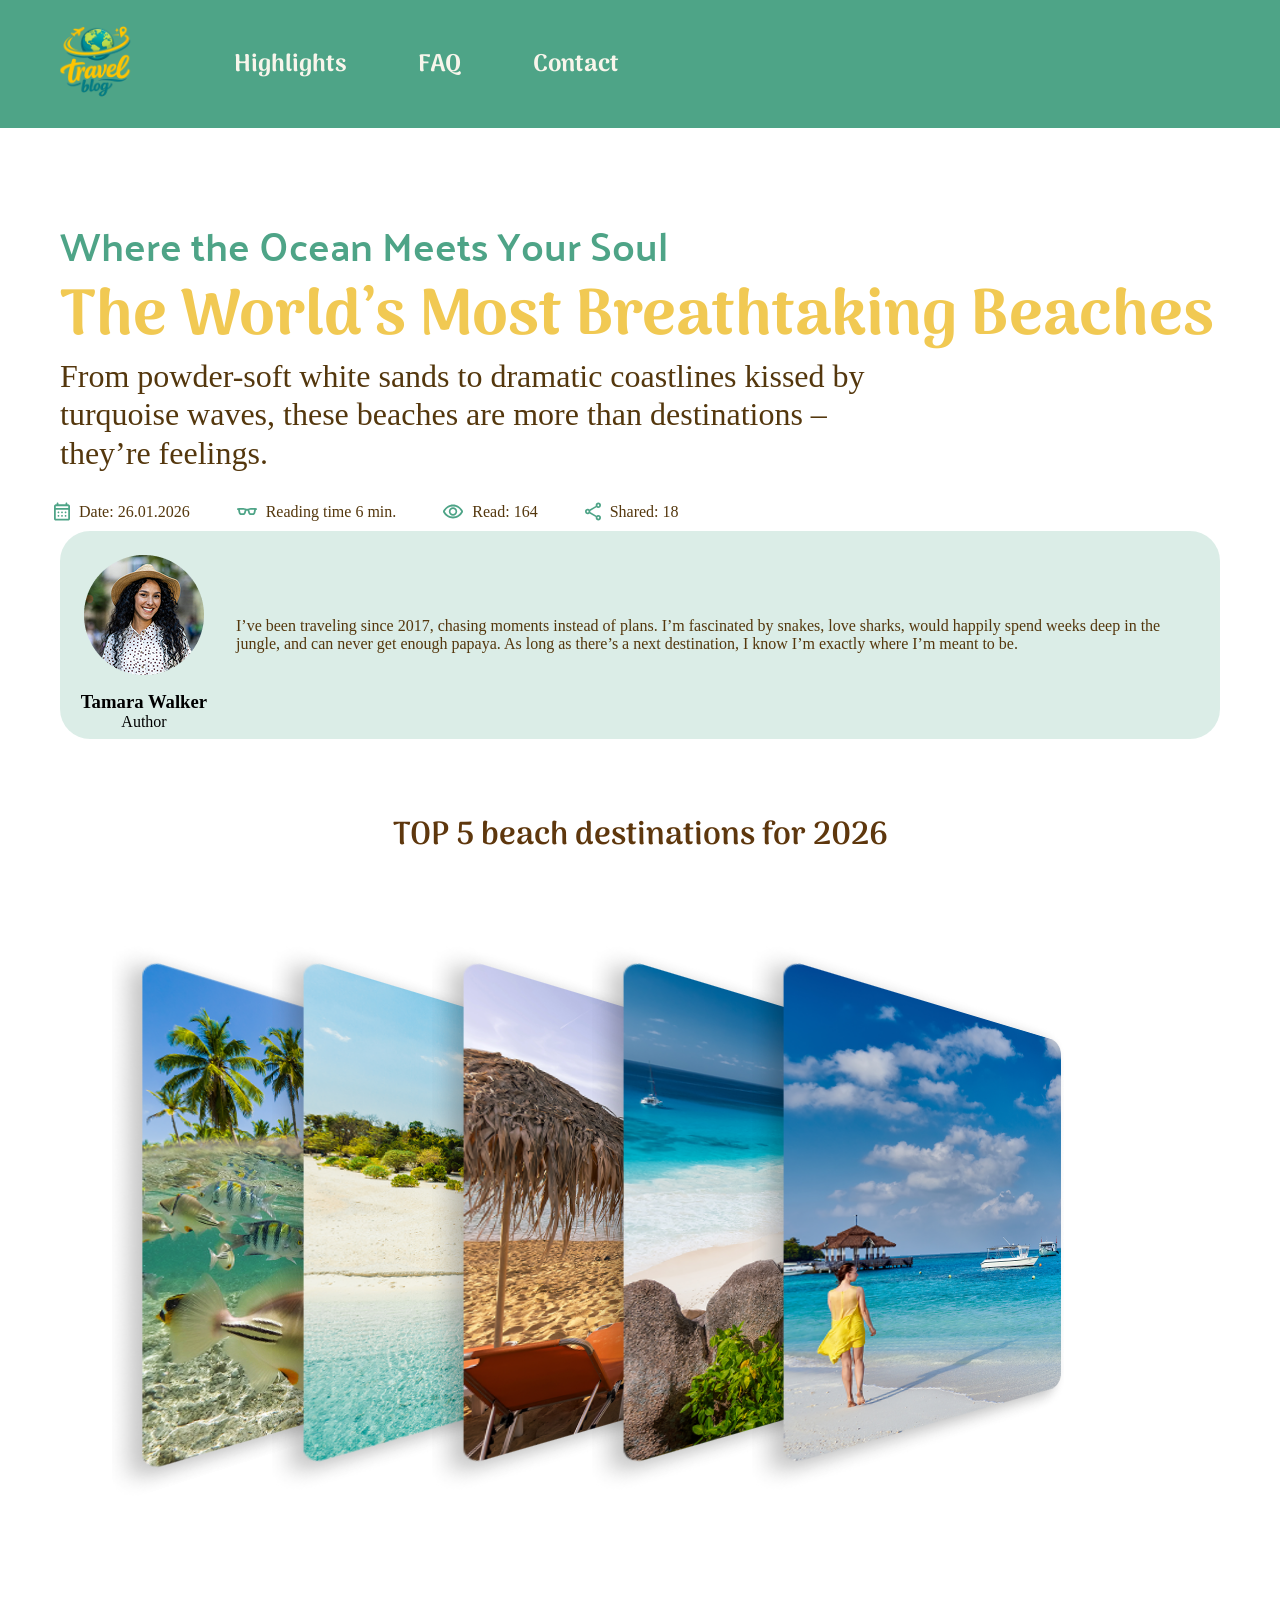
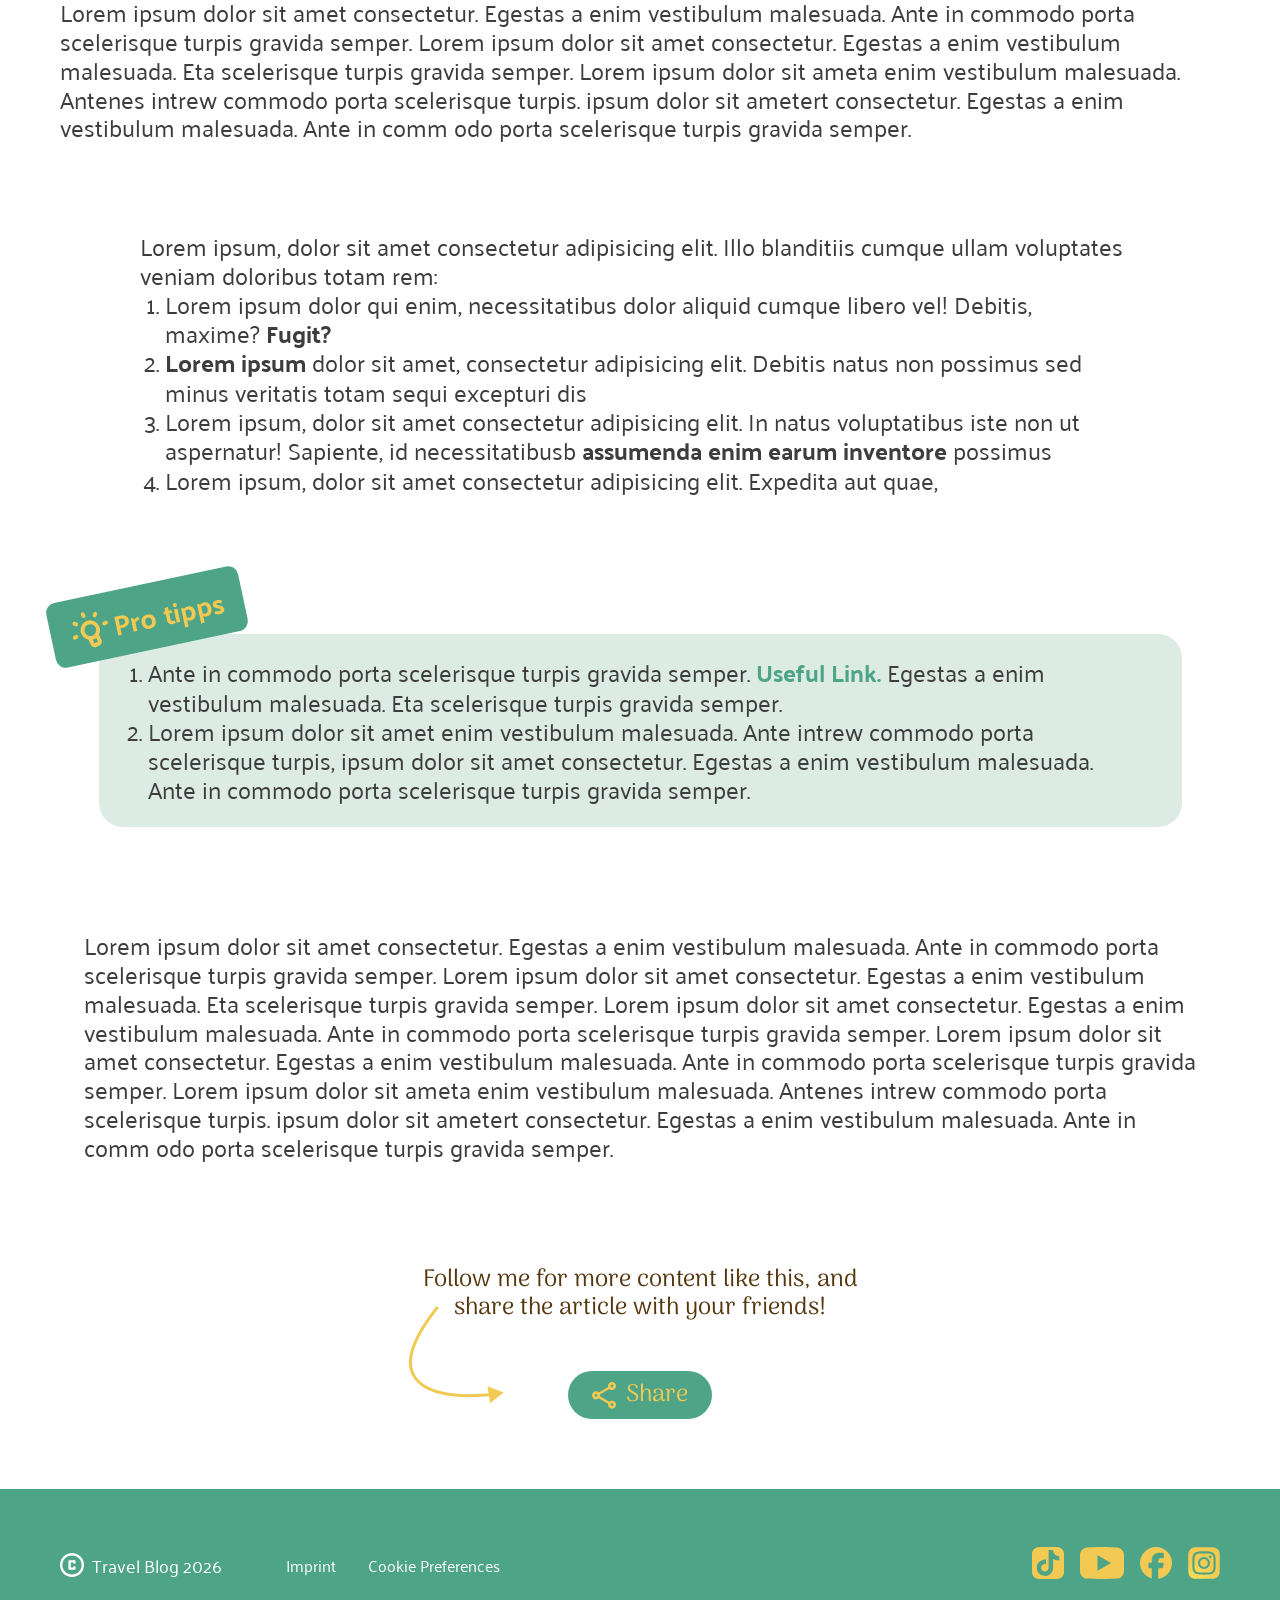
==== commit de267f21: "hero_slider disply none by desktop" ====
--- a/article-one.html
+++ b/article-one.html
@@ -144,7 +144,7 @@
                         />
                     </div>
                 </section>
-                <section class="hero_slider">
+            <section class="hero_slider">
                 <input
                     type="radio"
                     name="slider"
--- a/css/article-one.css
+++ b/css/article-one.css
@@ -285,7 +285,7 @@
     transform: perspective(1000px) rotateY(-25deg) translateX(40px);
 }
 .hero_slider{
-    display: hidden;
+    display: none;
 }
 
 /* ------------------------------------- */
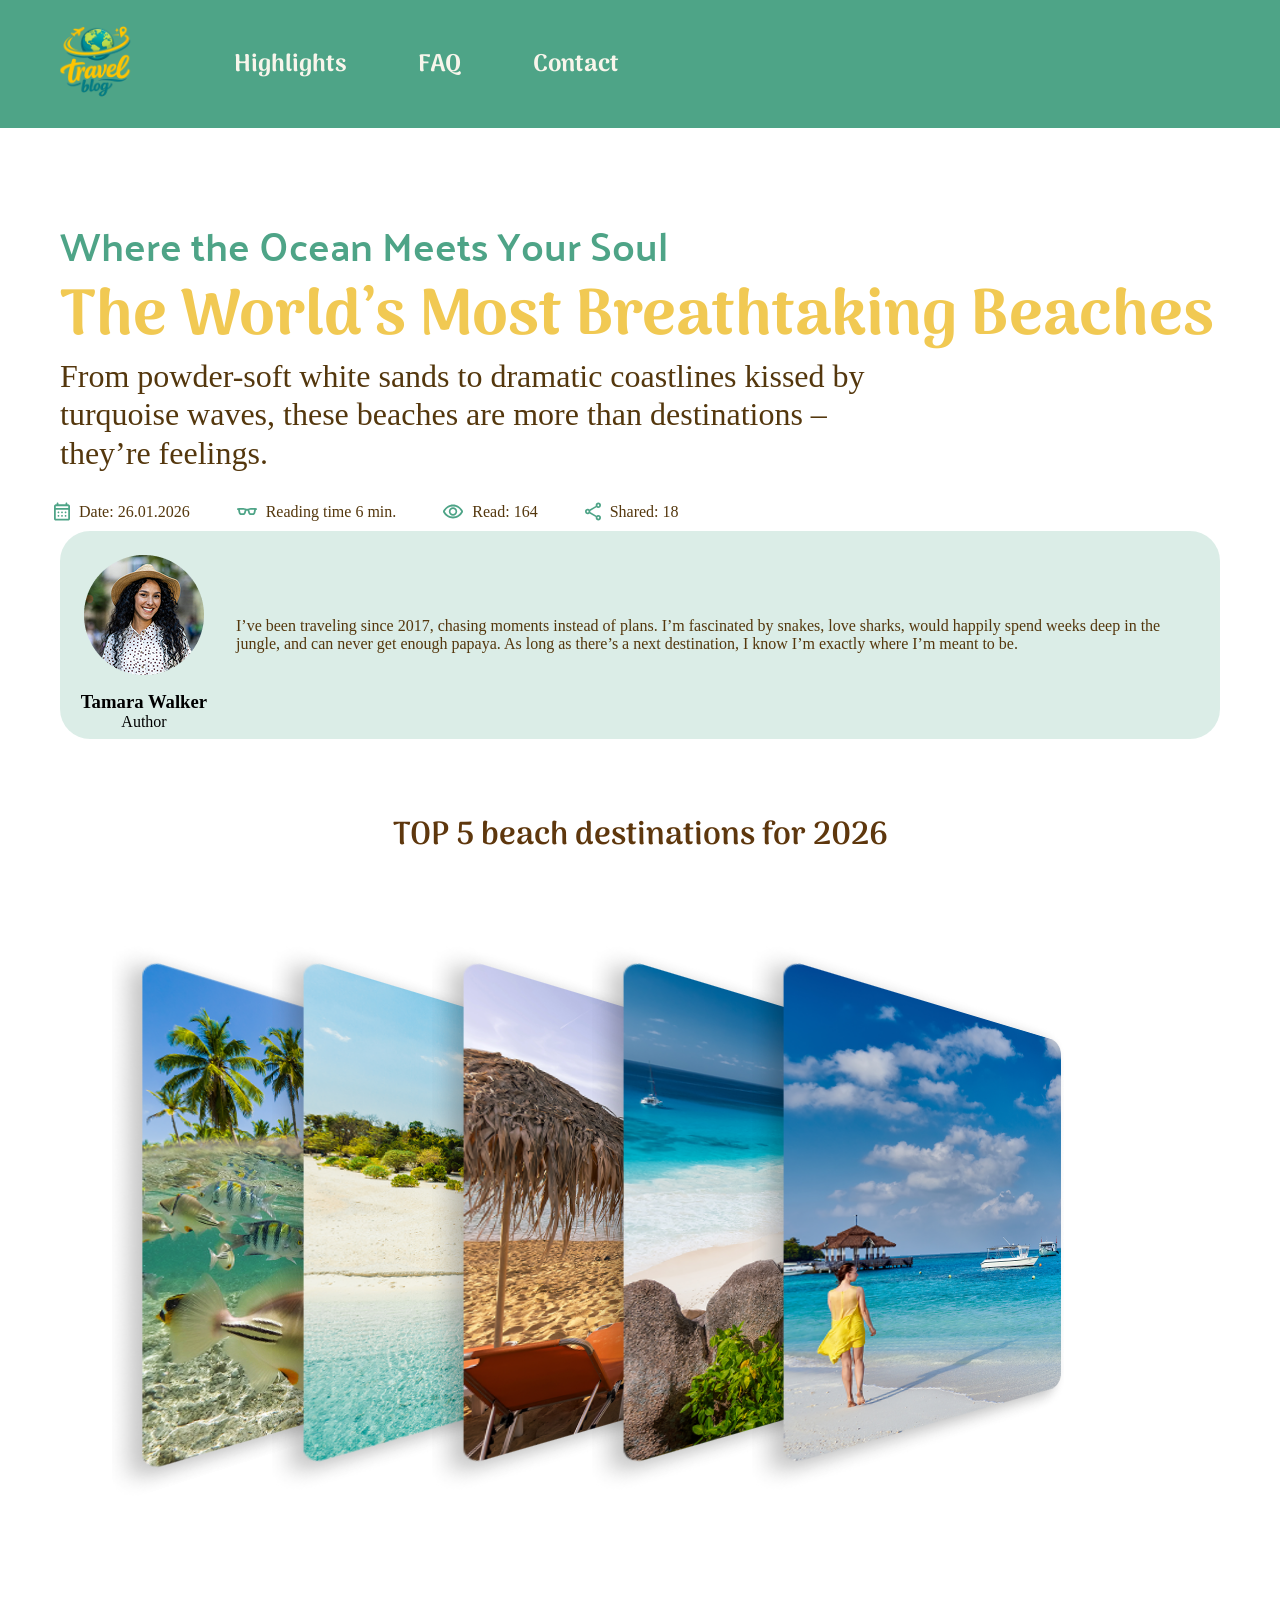
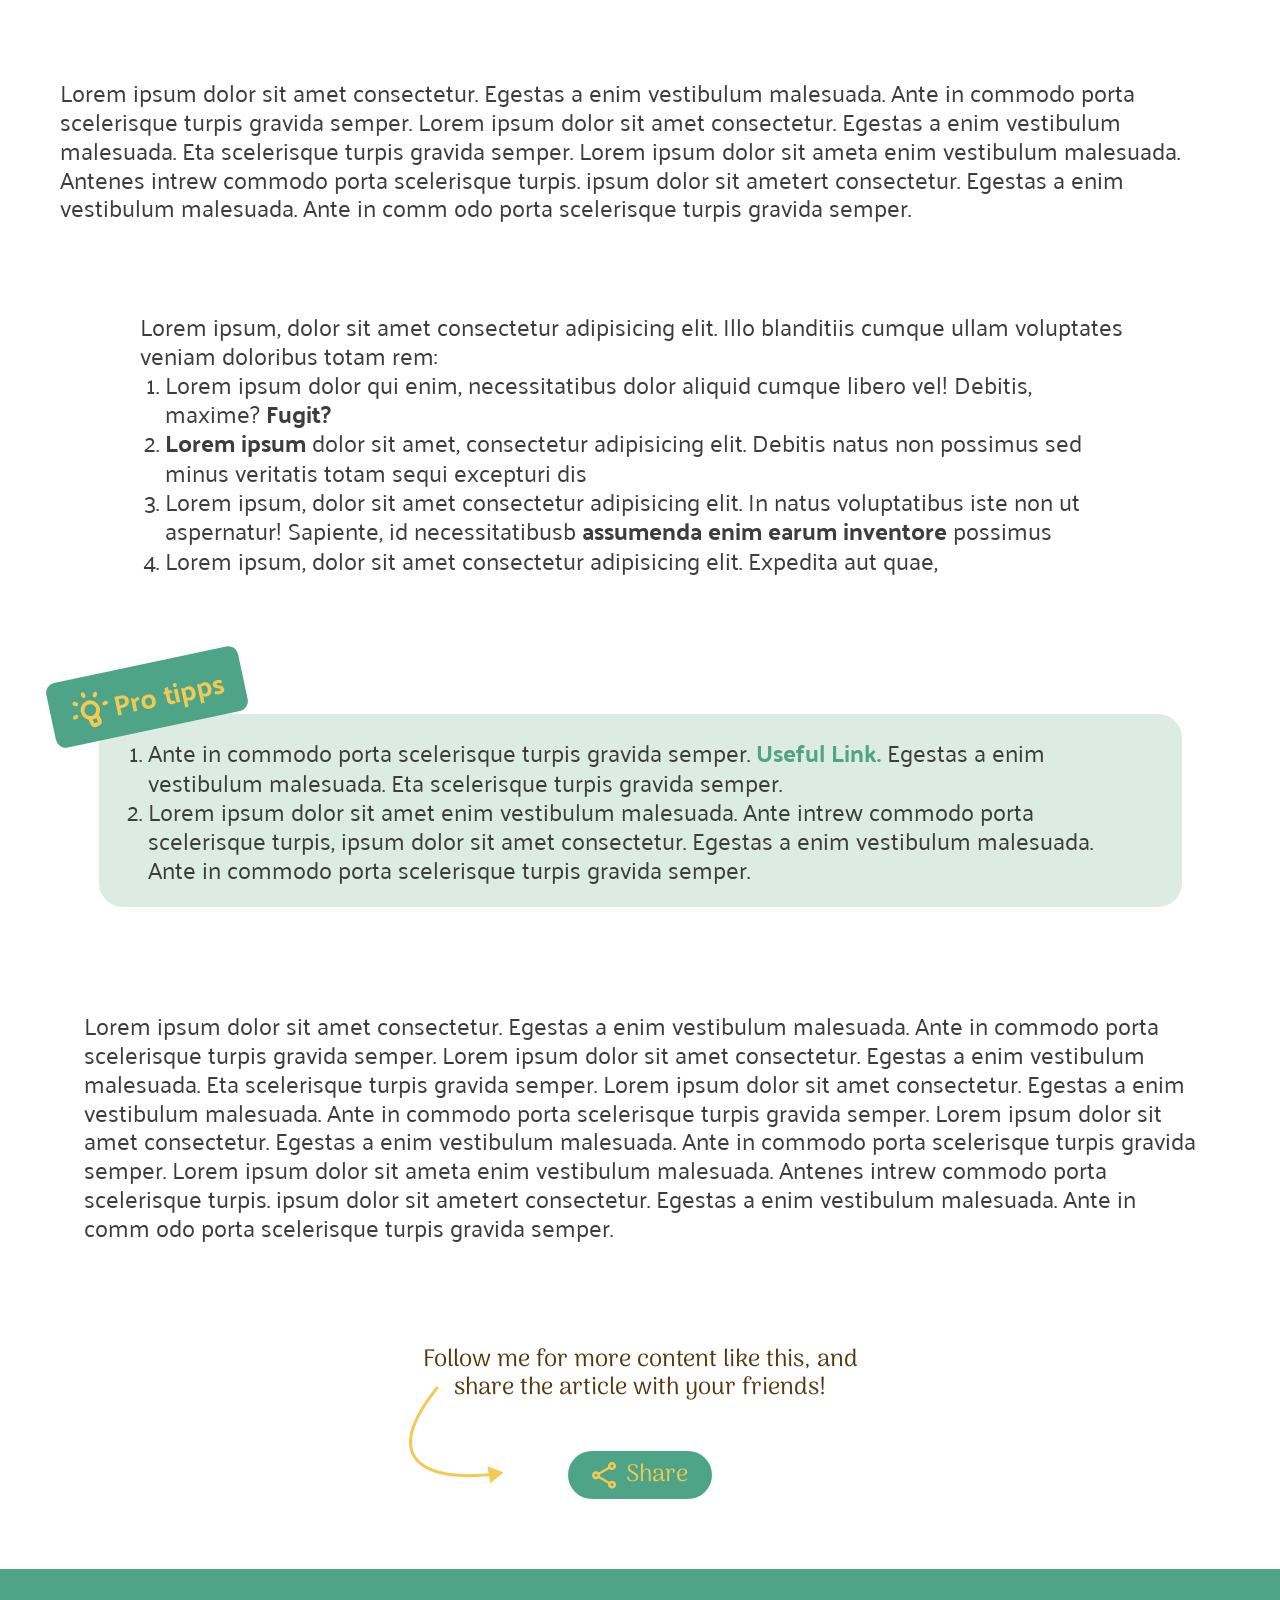
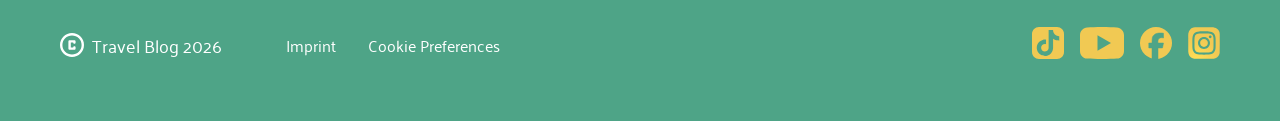
==== commit 84c967a9: "changes in radio checked" ====
--- a/article-one.html
+++ b/article-one.html
@@ -144,7 +144,9 @@
                         />
                     </div>
                 </section>
-            <section class="hero_slider">
+            </div>
+            <div class="hero_slider_section">
+                <section class="hero_slider">
                 <input
                     type="radio"
                     name="slider"
--- a/css/article-one.css
+++ b/css/article-one.css
@@ -304,8 +304,7 @@
     width: 200px;
     height: 293px;
     overflow: visible;
-    transform: perspective(250px) 
-    rotateY(20deg) translateX(-20px);   
+    padding-bottom: 0;
 }
 .hero_slider{
     display: visable;
@@ -316,9 +315,7 @@
     
 }
 .hero_slider input[type="radio"]:checked {
-    color: rgba(78, 164, 135, 1);
     background-color:rgba(78, 164, 135, 1);
-    border-color: rgba(78, 164, 135, 1);
     width: 40px;
     height: 22px;
     border-radius: 50px;
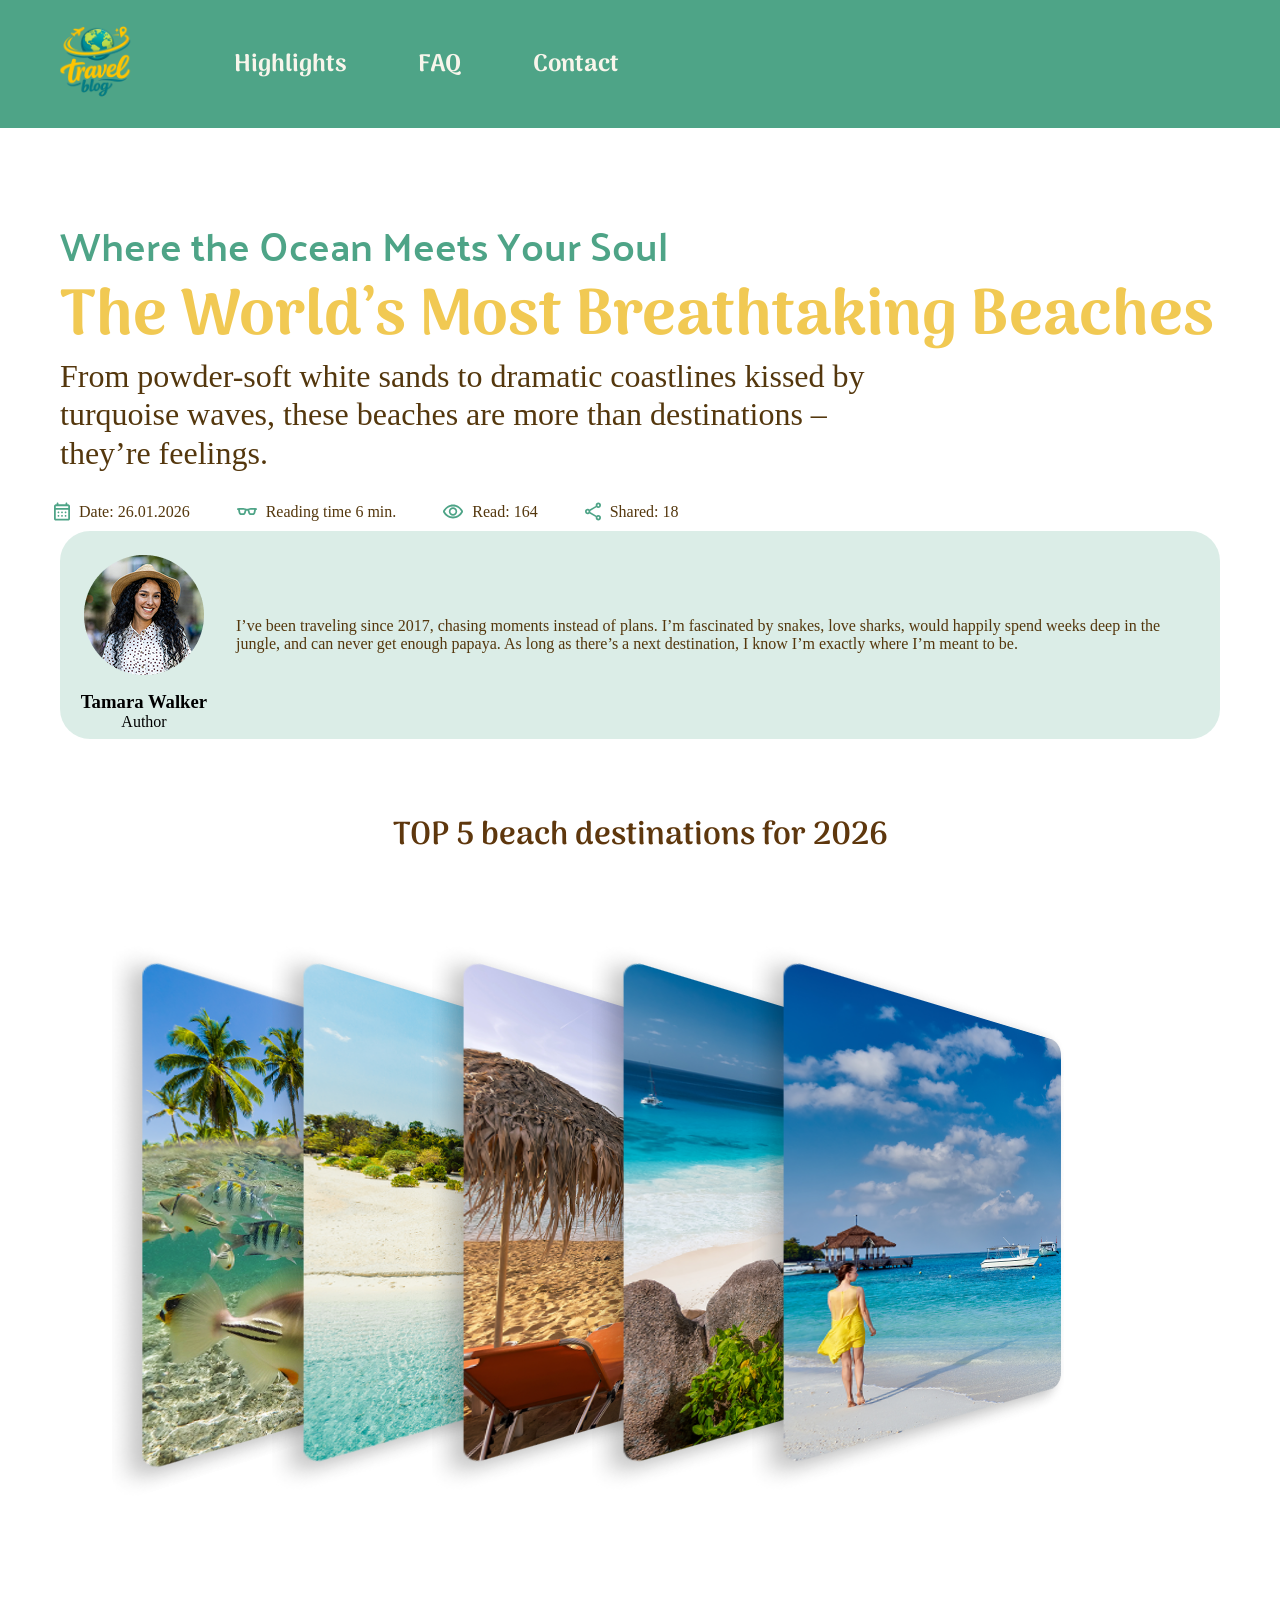
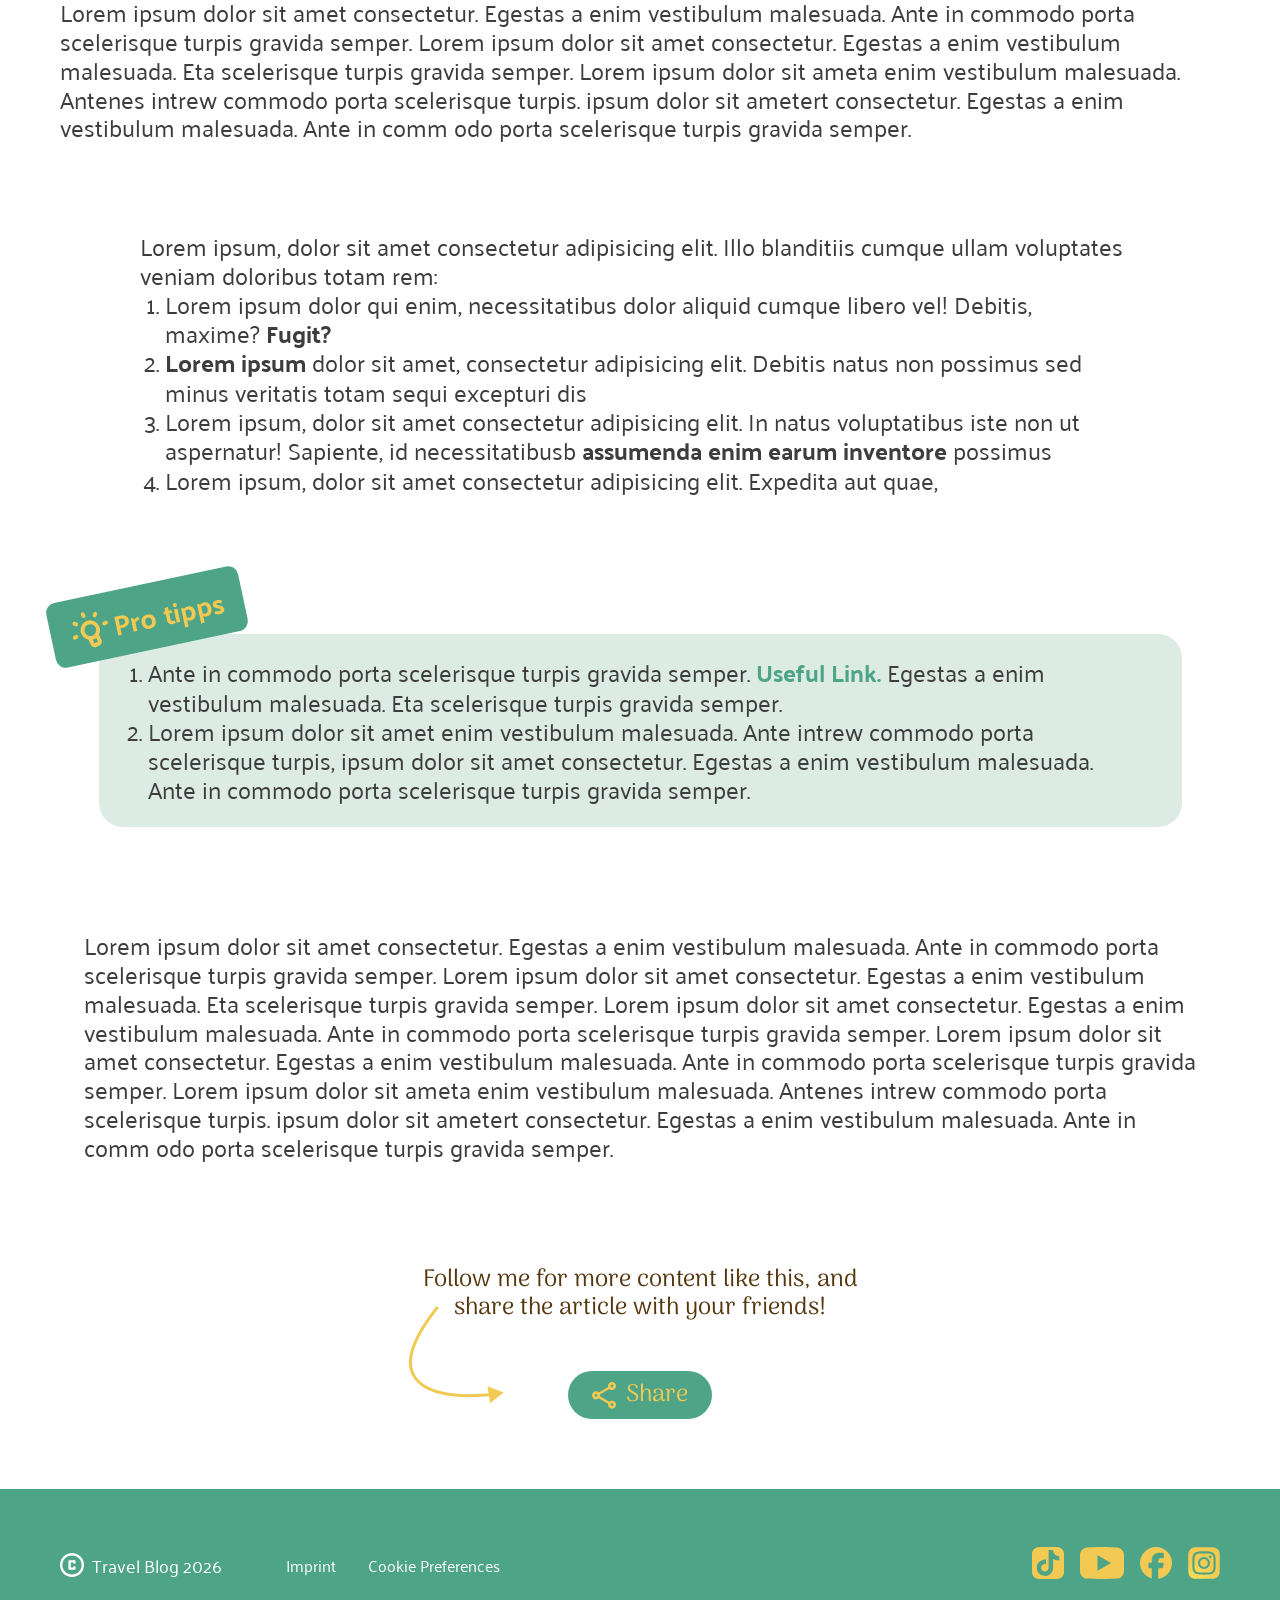
==== commit 38cca0e3: "article_three_respo_DONE" ====
--- a/article-one.html
+++ b/article-one.html
@@ -10,7 +10,6 @@
         <link rel="stylesheet" href="./css/article-one.css" />
         <link rel="stylesheet" href="./css/article-two.css" />
         <link rel="stylesheet" href="./css/header.css" />
-
         <link rel="stylesheet" href="./css/footer.css" />
 
         <title>Article 01</title>
@@ -27,9 +26,9 @@
                     </a>
                 </div>
                 <nav class="nav-bar">
-                    <a class="high" href="index.html#highlights">Highlights</a>
-                    <a class="faq" href="index.html#faq">FAQ</a>
-                    <a class="con" href="index.html#contact">Contact</a>
+                    <a class="high_nav" href="#highlights">Highlights</a>
+                    <a class="faq_nav" href="#faq">FAQ</a>
+                    <a class="con_nav" href="#contact">Contact</a>
                 </nav>
             </section>
         </header>
@@ -113,31 +112,31 @@
                     <h2>TOP 5 beach destinations for 2026</h2>
                 </div>
                 <section class="gallery">
-                    <div class="card" id="card_one">
+                    <div class="card">
                         <img
                             src="./assets/img/Article 01/Rectangle 21 (4).png"
                             alt="fish_photo"
                         />
                     </div>
-                    <div class="card" id="card_two">
+                    <div class="card">
                         <img
                             src="./assets/img/Article 01/Rectangle 21 (3).png"
                             alt="beach_one"
                         />
                     </div>
-                    <div class="card" id="card_three">
+                    <div class="card">
                         <img
                             src="./assets/img/Article 01/Rectangle 21 (2).png"
                             alt="beach_two"
                         />
                     </div>
-                    <div class="card" id="card_four">
+                    <div class="card">
                         <img
                             src="./assets/img/Article 01/Rectangle 21 (1).png"
                             alt="beach_three"
                         />
                     </div>
-                    <div class="card" id="card_five">
+                    <div class="card">
                         <img
                             src="./assets/img/Article 01/Rectangle 21.png"
                             alt="beach_four"
@@ -145,35 +144,7 @@
                     </div>
                 </section>
             </div>
-            <div class="hero_slider_section">
-                <section class="hero_slider">
-                <input
-                    type="radio"
-                    name="slider"
-                    id="slide_start"
-                    value="start"
-                    checked
-                />
-                <input
-                    type="radio"
-                    name="slider"
-                    id="slide_two"
-                    value="coppenhagen"
-                />
-                <input
-                    type="radio"
-                    name="slider"
-                    id="slide_three"
-                    value="pattaya"
-                />
-                <input
-                    type="radio"
-                    name="slider"
-                    id="slide_four"
-                    value="fuji"
-                />
-            </section>
-            </div>
+
             <div class="container">
                 <div class="info_text_beach">
                     <p>
--- a/css/style.css
+++ b/css/style.css
@@ -73,6 +73,566 @@
     }
 }
 
+/*highlight-section*/
+
+.highlight-section-page-one {
+    display: flex;
+    flex-direction: column;
+    align-items: center;
+    width: 100%;
+}
+.headline-section {
+    display: flex;
+    justify-content: center;
+    align-items: center;
+    text-align: center;
+    padding-top: 84px;
+    padding-bottom: 24px;
+}
+.headline-section img {
+    width: 40px;
+    height: 40px;
+    gap: 8px;
+    margin-bottom: 0px;
+}
+.headline-section > h2 {
+    font-family: "Arima";
+    font-size: 52px;
+    font-weight: bold;
+    color: rgba(78, 164, 135, 1);
+    margin-bottom: 0px;
+    line-height: 1.2;
+    margin-left: 8px;
+}
+
+.highlight-section-page-one > p {
+    text-align: center;
+    font-family: "Palanquin";
+    color: rgba(84, 55, 13, 1);
+    line-height: 1.2;
+    font-weight: 500;
+    font-size: 24px;
+    max-width: 1000px;
+    padding-bottom: 86px;
+    line-height: 1.2;
+}
+/*hero-slider*/
+.item_start {
+    background-image: url("../assets/img/Main/header\ photo.png");
+}
+.item_coppenhagen {
+    background-image: url("../assets/img/Main/header\ photo\ \(1\).png");
+}
+.item_pattaya {
+    background-image: url("../assets/img/Main/header\ photo\ \(2\).png");
+}
+.item_fuji {
+    background-image: url("../assets/img/Main/header\ photo\ \(3\).png");
+}
+
+.hero_link {
+    text-decoration: none;
+    color: inherit;
+    display: flex;
+}
+.hero_slider {
+    position: relative;
+    width: 100%;
+    /* max-width: 1200px; */
+    height: 533px;
+    margin: auto;
+    display: flex;
+    justify-content: center;
+    align-items: flex-end;
+    padding-bottom: 30px;
+    overflow: hidden;
+    border-radius: 0 60px 0 0;
+}
+.slide_item {
+    background-size: cover;
+    background-position: center;
+    background-repeat: no-repeat;
+    width: 100%;
+    height: 100%;
+    position: absolute;
+    top: 0;
+    left: 0;
+    display: none;
+    justify-items: flex-start;
+    align-items: flex-start;
+    padding: 88px;
+}
+
+#slide_start:checked ~ .hero_slider_wrapper .item_start,
+#slide_coppenhagen:checked ~ .hero_slider_wrapper .item_coppenhagen,
+#slide_pattaya:checked ~ .hero_slider_wrapper .item_pattaya,
+#slide_fuji:checked ~ .hero_slider_wrapper .item_fuji {
+    display: flex;
+}
+
+.slide_content {
+    background-color: rgba(255, 255, 255, 0.9);
+    padding: 40px;
+    border-radius: 8px;
+    text-align: center;
+    max-width: 80%;
+    box-shadow: 0 10px 30px rgba(0, 0, 0, 0.2);
+}
+
+.hero_slider input[type="radio"] {
+    appearance: none;
+    -webkit-appearance: none;
+    background-color: white;
+    width: 28px;
+    height: 28px;
+    border: 2px solid white;
+    border-radius: 50%;
+    cursor: pointer;
+    z-index: 20;
+    margin: 0 8px;
+    transition: 0.3s;
+}
+
+.hero_slider input[type="radio"]:checked {
+    background-color: rgba(241, 201, 83, 1);
+    border-color: rgba(241, 201, 83, 1);
+    width: 35px;
+    height: 28px;
+    border-radius: 20px;
+    box-shadow: 0 0 0 2px white;
+}
+.hero_slider_wrapper {
+    position: absolute;
+    top: 0;
+    left: 0;
+    width: 100%;
+    height: 100%;
+    z-index: 1;
+}
+.text_box_wrapper {
+    background-color: rgba(255, 255, 255, 0.2);
+    backdrop-filter: blur(10px);
+    color: white;
+    display: flex;
+    text-align: left;
+    flex-direction: column;
+    width: 870px;
+    height: auto;
+    padding-right: 24px;
+    line-height: 1.2;
+    padding-bottom: 20px;
+}
+
+.slide_item h2 {
+    font-family: "Palanquin Dark";
+    font-size: 48px;
+    color: rgba(255, 255, 255, 1);
+    font-weight: 600;
+    padding: 0;
+    padding-left: 24px;
+}
+
+.slide_item p {
+    font-family: "Palanquin";
+    font-size: 28px;
+    font-weight: normal;
+    color: rgba(255, 255, 255, 1);
+    padding-left: 24px;
+}
+
+@media screen and (min-width: 768px) and (max-width: 1280px) {
+    .slide_item h2 {
+        font-size: 2.5rem;
+        padding-left: 12px;
+    }
+
+    .slide_item {
+        padding: 44px 22px;
+    }
+
+    .text_box_wrapper {
+        width: 100%;
+        height: auto;
+        padding: 12px;
+        line-height: 1.2;
+    }
+    .slide_item p {
+        font-size: 1.25rem;
+        font-weight: normal;
+        padding-left: 12px;
+    }
+}
+
+@media screen and (max-width: 767px) {
+    .highlight-section-page-one {
+        p {
+            display: none;
+        }
+        h2 {
+            font-size: 2.5rem;
+        }
+    }
+    .headline-section{
+        padding-top: 80px;
+    }
+    .text_box{
+        h2 {
+            font-size: 1.75rem;
+        }
+        p{
+            font-size: 1.25rem;
+        }
+    }
+    .text_box_wrapper{
+        width: 100%;
+    }
+
+    .slide_item{
+        padding:60px 10px 0 10px
+    }
+
+    .item_start {
+    background-position: 40%;
+}
+.item_coppenhagen {
+    background-position: 40%;
+}
+.item_pattaya {
+    background-position: 40%;
+}
+.item_fuji {
+    background-position: 40%;
+}
+
+}
+
+.faq_head {
+    display: flex;
+    justify-content: center;
+    align-items: center;
+    gap: 20px;
+    padding: 120px 0 0 0;
+
+    img {
+        width: 36px;
+        height: 41.2px;
+    }
+
+    h2 {
+        font-family: "Arima";
+        font-weight: bold;
+        color: #4ea487;
+        font-size: 3.25rem;
+    }
+}
+
+.faq_box {
+    background: #f1c953;
+    border-radius: 12px;
+    margin-top: 32px;
+    overflow: hidden;
+    margin-bottom: 32px;
+    height: auto;
+}
+
+.faq_headline {
+    display: flex;
+    justify-content: flex-start;
+    align-items: center;
+    text-align: left;
+    justify-content: space-between;
+    width: 100%;
+    background-color: #f1c953;
+    border-radius: 12px;
+    padding: 0px 14px;
+    /* max-height: 61px; */
+
+    h3 {
+        font-size: 1.5rem;
+        font-family: "Palanquin";
+        font-weight: bold;
+        color: #54370d;
+    }
+
+    .faq_arrow {
+        padding-right: 14px;
+        cursor: pointer;
+        display: inline-block;
+        transition: transform 0.4s ease;
+        padding: 14px;
+    }
+}
+
+.faq_content {
+    max-height: 0;
+    overflow: hidden;
+    background: #f1c953;
+    transition:
+        max-height 0.4s ease,
+        padding 0.3s ease;
+    padding: 0 20px;
+    border-radius: 5px;
+
+    p {
+        color: #54370d;
+        font-family: "Palanquin";
+        background-color: white;
+        border-radius: 5px;
+        padding: 5px;
+        line-height: 1.2;
+    }
+}
+
+.faq_item input {
+    display: none;
+}
+
+.faq_item input:checked + .faq_box .faq_arrow {
+    transform: rotate(-180deg);
+    transition: transform 0.4s ease-in-out;
+    padding: 14px;
+}
+
+.faq_item input:checked + .faq_box .faq_content {
+    max-height: 500px;
+    padding: 20px;
+}
+
+@media screen and (max-width: 767px) {
+    .faq_head {
+        padding: 80px 0 0 0;
+
+        h2 {
+            font-size: 2.5rem;
+        }
+    }
+
+    .faq_headline {
+        padding: 8px 14px;
+        h3 {
+            font-size: 1rem;
+            line-height: 1.1;
+        }
+    }
+}
+
+#contact {
+    padding: 88px 0 0 0;
+    text-align: center;
+}
+.contact_head {
+    display: flex;
+    justify-content: center;
+    align-items: center;
+    gap: 20px;
+    padding-bottom: 24px;
+
+    img {
+        width: 36px;
+        height: 41.15px;
+    }
+
+    h2 {
+        font-family: "Arima";
+        font-weight: bold;
+        color: #4ea487;
+        font-size: 3.25rem;
+    }
+}
+
+.contact {
+    font-family: "Palanquin";
+    color: #54370d;
+    font-size: 1.5rem;
+    line-height: 1.1;
+}
+
+.contact_form {
+    max-width: 1100px;
+    margin: 0 auto;
+    padding-top: 56px;
+}
+
+.row {
+    display: flex;
+    gap: 40px;
+}
+
+.field {
+    flex: 1;
+    display: flex;
+    flex-direction: column;
+    text-align: left;
+}
+
+.field_full {
+    flex: 1;
+    display: flex;
+    flex-direction: column;
+    text-align: left;
+    margin-top: 20px;
+    padding-top: 64px;
+}
+
+label {
+    font-size: 1.5rem;
+    margin-bottom: 8px;
+    color: #54370d;
+}
+
+input,
+textarea {
+    border: none;
+    border-bottom: 1px solid #54370d;
+    /* padding: 24px 2px; */
+    font-size: 14px;
+    outline: none;
+    height: 70px;
+    font-size: 1.5rem;
+    font-family: "Arima";
+    color: #4EA487;
+}
+
+textarea {
+    resize: none;
+    font-size: 1rem;
+    font-family: "Arima";
+    color: #4EA487;
+}
+
+.checkbox {
+    font-family: "Palanquin";
+    display: flex;
+    align-items: flex-start;
+    gap: 10px;
+    font-size: 16px;
+    color: #54370d;
+}
+
+.checkbox input {
+    display: none;
+}
+
+.custom_box {
+    width: 16px;
+    height: 16px;
+    border: 2px solid #54370d;
+    position: relative;
+}
+
+.text a {
+    color: #4ea487;
+    text-decoration: none;
+    padding: 5px;
+}
+
+.text a:hover {
+    font-weight: bold;
+}
+
+.check input {
+    display: none;
+}
+
+.check {
+    padding-right: 10px;
+    top: 4px;
+    display: flex;
+    align-items: center;
+}
+
+
+.privacy {
+    display: flex;
+    flex-wrap: wrap;
+    align-items: center;
+    gap: 10px;
+    padding-top: 16px;
+    font-size: 16px;
+    text-align: center;
+    justify-content: center;
+    
+    .box {
+        width: 18px;
+        height: 18px;
+        border: 2px solid #54370d;
+        display: inline-block;
+        position: relative;
+        transition: all 0.2s ease;
+    }
+
+    .button {
+        width: 100%;
+        display: flex;
+        justify-content: center;
+        padding-top: 50px;
+        
+        .send_button {
+            padding: 10px 40px;
+            font-size: 24px;
+            font-family: "Arima", serif;
+            font-weight: bold;
+            color: #737373;
+            
+            background: transparent;
+            border: 2px solid #737373;
+            border-radius: 50px;
+            
+            cursor: pointer;
+            transition: all 0.2s ease;
+        }
+        
+        .send_button:hover {
+            border-color: #4ea487;
+            color: #f1c953;
+            text-align: center;
+            background-color: #4ea487;
+        }
+    }
+    .check:hover .box {
+        background-color: #f1c953;
+        cursor: pointer;
+    }
+    
+    .check input:checked + .box::after {
+        content: "";
+        position: absolute;
+        left: 4px;
+        bottom: 3px;
+        width: 4px;
+        height: 8px;
+        border: solid #f1c953;
+        border-width: 0 2px 2px 0;
+        transform: rotate(45deg);
+    }
+    
+    .check:hover .box::after {
+        border-color: #f4d03f;
+    }
+    
+    .check input:checked + .box {
+        background-color: #4ea487;
+        border-color: #4ea487;
+    }
+    
+    .check input:checked + .box::after {
+        border-color: #f1c953;
+    }
+}
+.privacywrapper{
+    display: flex;
+
+}
+@media screen and (max-width: 767px) {
+    .contact_subtitle{display:none;}
+    .contact_head{
+        h2{font-size: 2.5rem;}
+    }
+.text{font-size: 1rem;
+text-align: left;}
+
+}
+
 @media screen and (max-width: 767px) {
     .row {
         flex-direction: column;
--- a/css/article-one.css
+++ b/css/article-one.css
@@ -23,8 +23,6 @@
     font-size: 64px;
     color: rgba(241, 201, 83, 1);
     line-height: 1.2;
-
-
 }
 
 .article-text p {
@@ -34,6 +32,7 @@
     font-weight: 400;
     line-height: 1.2;
 }
+
 .article-footer {
     /* width: 575px; */
     height: 19px;
@@ -43,6 +42,7 @@
     right: 6px;
     top: 30px;
 }
+
 .article-footer .footer-text {
     color: rgba(84, 55, 13, 1);
     font-family: "Palaquin";
@@ -51,12 +51,14 @@
     line-height: 1.2;
     right: 15px;
 }
+
 .authorcard {
     background-color: rgba(78, 164, 135, 0.2);
     /* width: 272px; */
     /* height: 389px; */
     border-radius: 30px;
 }
+
 .card-header {
     display: flex;
     flex-direction: column;
@@ -66,6 +68,7 @@
         padding-top: 16px;
     }
 }
+
 .card-body {
     display: flex;
     align-items: center;
@@ -88,6 +91,7 @@
         padding-bottom: 12px;
     }
 }
+
 .card-body-text {
     /* height: 171px; */
     font-family: "Palaquin";
@@ -212,7 +216,7 @@
     background-color: var(--primary-green);
     border-radius: 40px;
     p{
-        color: var(--primary-gelb);
+                color: var(--primary-gelb);
         font-family: "Arima";
         font-size: 1.5rem;
     }
@@ -284,45 +288,6 @@
 .gallery .card:hover~.card{
     transform: perspective(1000px) rotateY(-25deg) translateX(40px);
 }
-.hero_slider{
-    display: none;
-}
-
-/* ------------------------------------- */
-
-
-/*Responsive_Part*/
-@media screen and (min-width:768px) 
-and (max-width:1280px){
-    .gallery .card img {
-        object-position: center;
-    }
-
-}
-@media screen and (max-width:768px){
-.gallery .card img{
-    width: 200px;
-    height: 293px;
-    overflow: visible;
-    padding-bottom: 0;
-}
-.hero_slider{
-    display: visable;
-    display: flex;
-    justify-content: center;
-    align-items: center;
-    gap: 5px;
-    
-}
-.hero_slider input[type="radio"]:checked {
-    background-color:rgba(78, 164, 135, 1);
-    width: 40px;
-    height: 22px;
-    border-radius: 50px;
-}
-.hero_slider input[type="radio"] {
-    width: 22px;
-    height: 22px;
-    border-radius: 50px;
-}
-}+
+
+/* ------------------------------------- */
--- a/css/header.css
+++ b/css/header.css
@@ -23,7 +23,7 @@
     text-decoration: none;
 }
 
-.high {
+.high_nav {
     text-decoration: none;
     display: inline-block;
     transition: all 0.3s ease;
@@ -32,21 +32,21 @@
     background-size: 0% 25px;
     color: rgba(248, 245, 235, 1);
 }
-.high:hover {
+.high_nav:hover {
     background-image: url(../assets/icons/Main/Highlights_hover.svg);
     background-size: 100% 20px;
     left: 1px;
     bottom: -1px;
     color: rgba(248, 245, 235, 1);
 }
-.high:active {
+.high_nav:active {
     color: rgba(241, 201, 83, 1);
 }
 
-.high:focus {
+.high_nav:focus {
     color: rgba(241, 201, 83, 1);
 }
-.faq {
+.faq_nav {
     text-decoration: none;
     display: inline-block;
     transition: all 0.3s ease;
@@ -55,20 +55,20 @@
     background-size: 0% 2px;
     color: rgba(248, 245, 235, 1);
 }
-.faq:hover {
+.faq_nav:hover {
     background-image: url(../assets/icons/Main/FAQ_hover.svg);
     background-size: 100% 20px;
     color: rgba(248, 245, 235, 1);
     left: 1px;
     bottom: -1px;
 }
-.faq:active {
+.faq_nav:active {
     color: rgba(241, 201, 83, 1);
 }
-.faq:focus {
+.faq_nav:focus {
     color: rgba(241, 201, 83, 1);
 }
-.con {
+.con_nav {
     text-decoration: none;
     display: inline-block;
     transition: all 0.3s ease;
@@ -77,17 +77,17 @@
     background-size: 0% 2px;
     color: rgba(248, 245, 235, 1);
 }
-.con:hover {
+.con_nav:hover {
     background-image: url(../assets/icons/Main/Contacts_hover.svg);
     background-size: 100% 20px;
     color: rgba(248, 245, 235, 1);
     left: 1px;
     bottom: -1px;
 }
-.con:active {
+.con_nav:active {
     color: rgba(241, 201, 83, 1);
 }
-.con:focus {
+.con_nav:focus {
     color: rgba(241, 201, 83, 1);
 }
 
--- a/css/footer.css
+++ b/css/footer.css
@@ -70,6 +70,7 @@
 .footermenu{
     display: none;
 }
+
 @media screen and (max-width: 767px) {
     .side-bar {
         flex-direction: column-reverse;
@@ -79,7 +80,10 @@
         p {
             font-size: 1rem;
         }
-        a{padding:0;}
+
+        a {
+        padding:0;
+        }
 
     }
     .sozi-bar {
@@ -117,4 +121,8 @@
 @media screen and (max-width: 375px)
 {
 .sozi-bar{display: none;}
+
+.footermenu {
+    max-width: 375px;
 }
+}
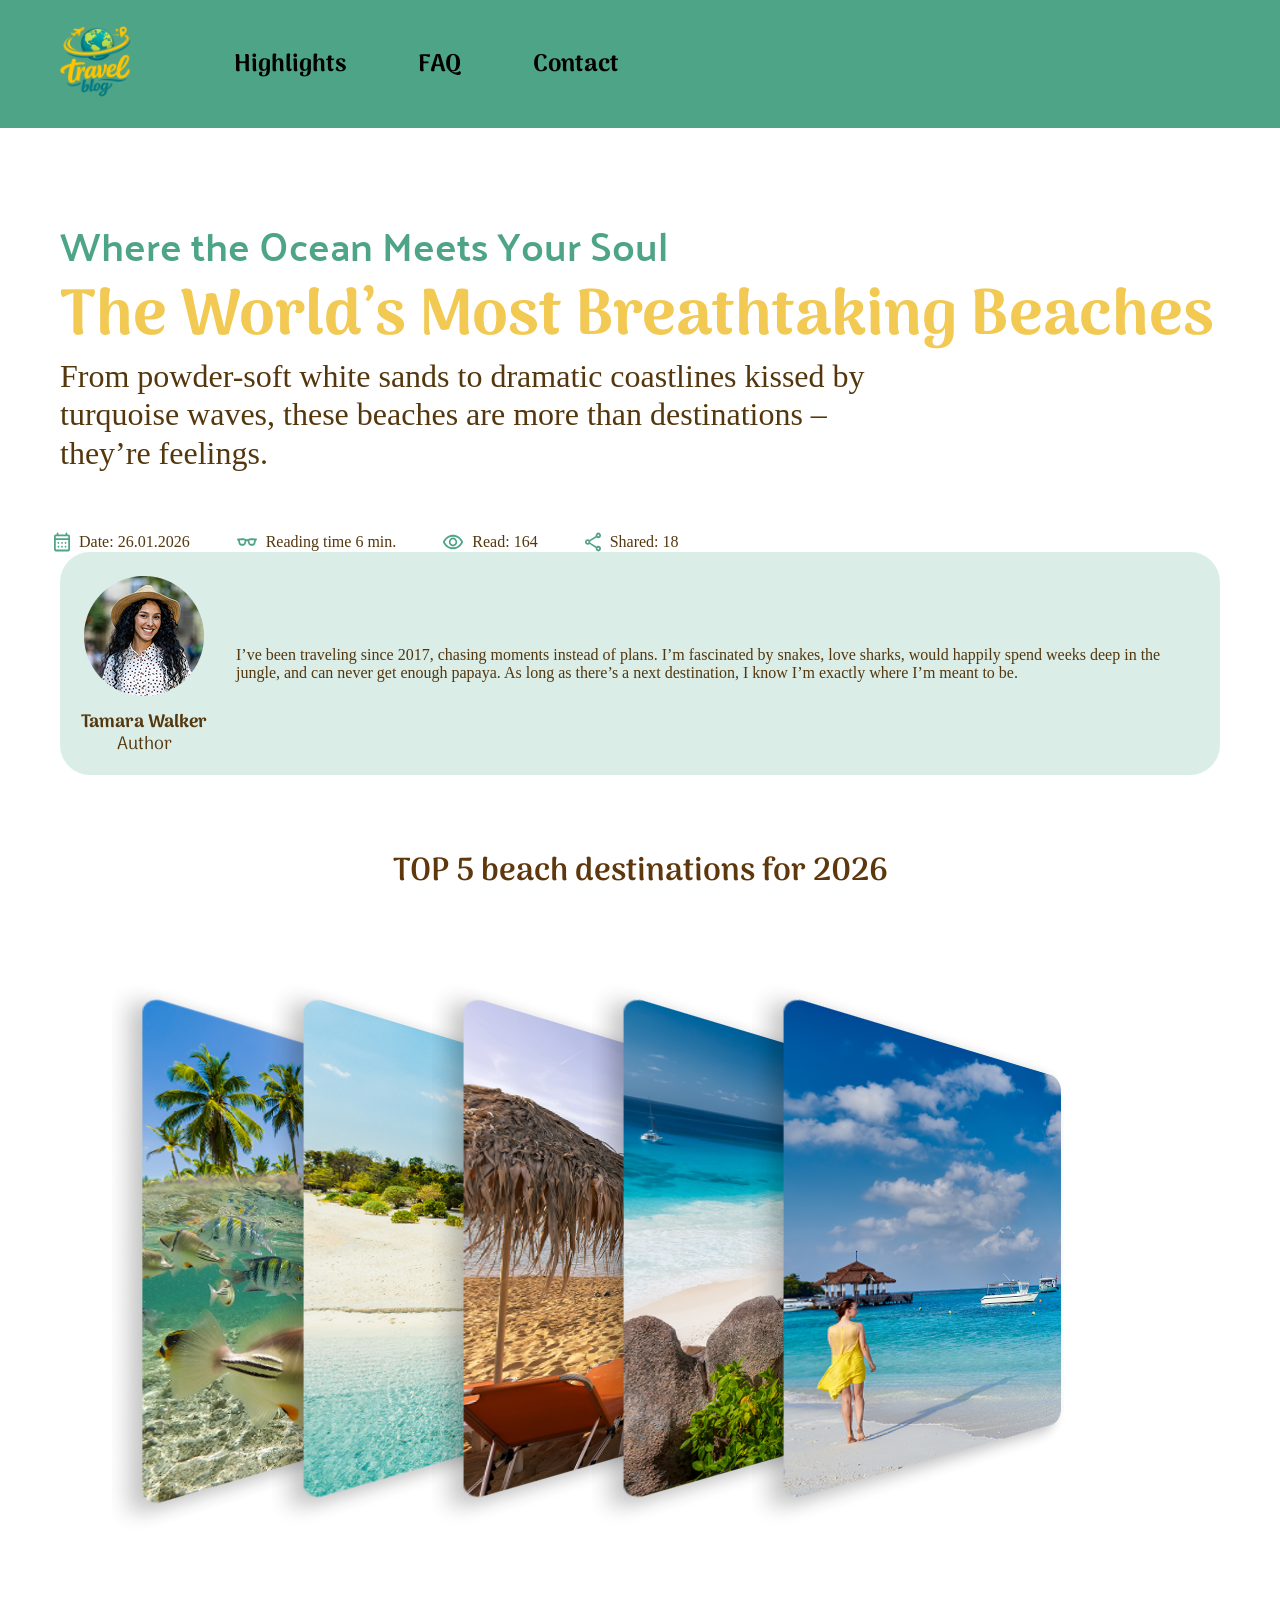
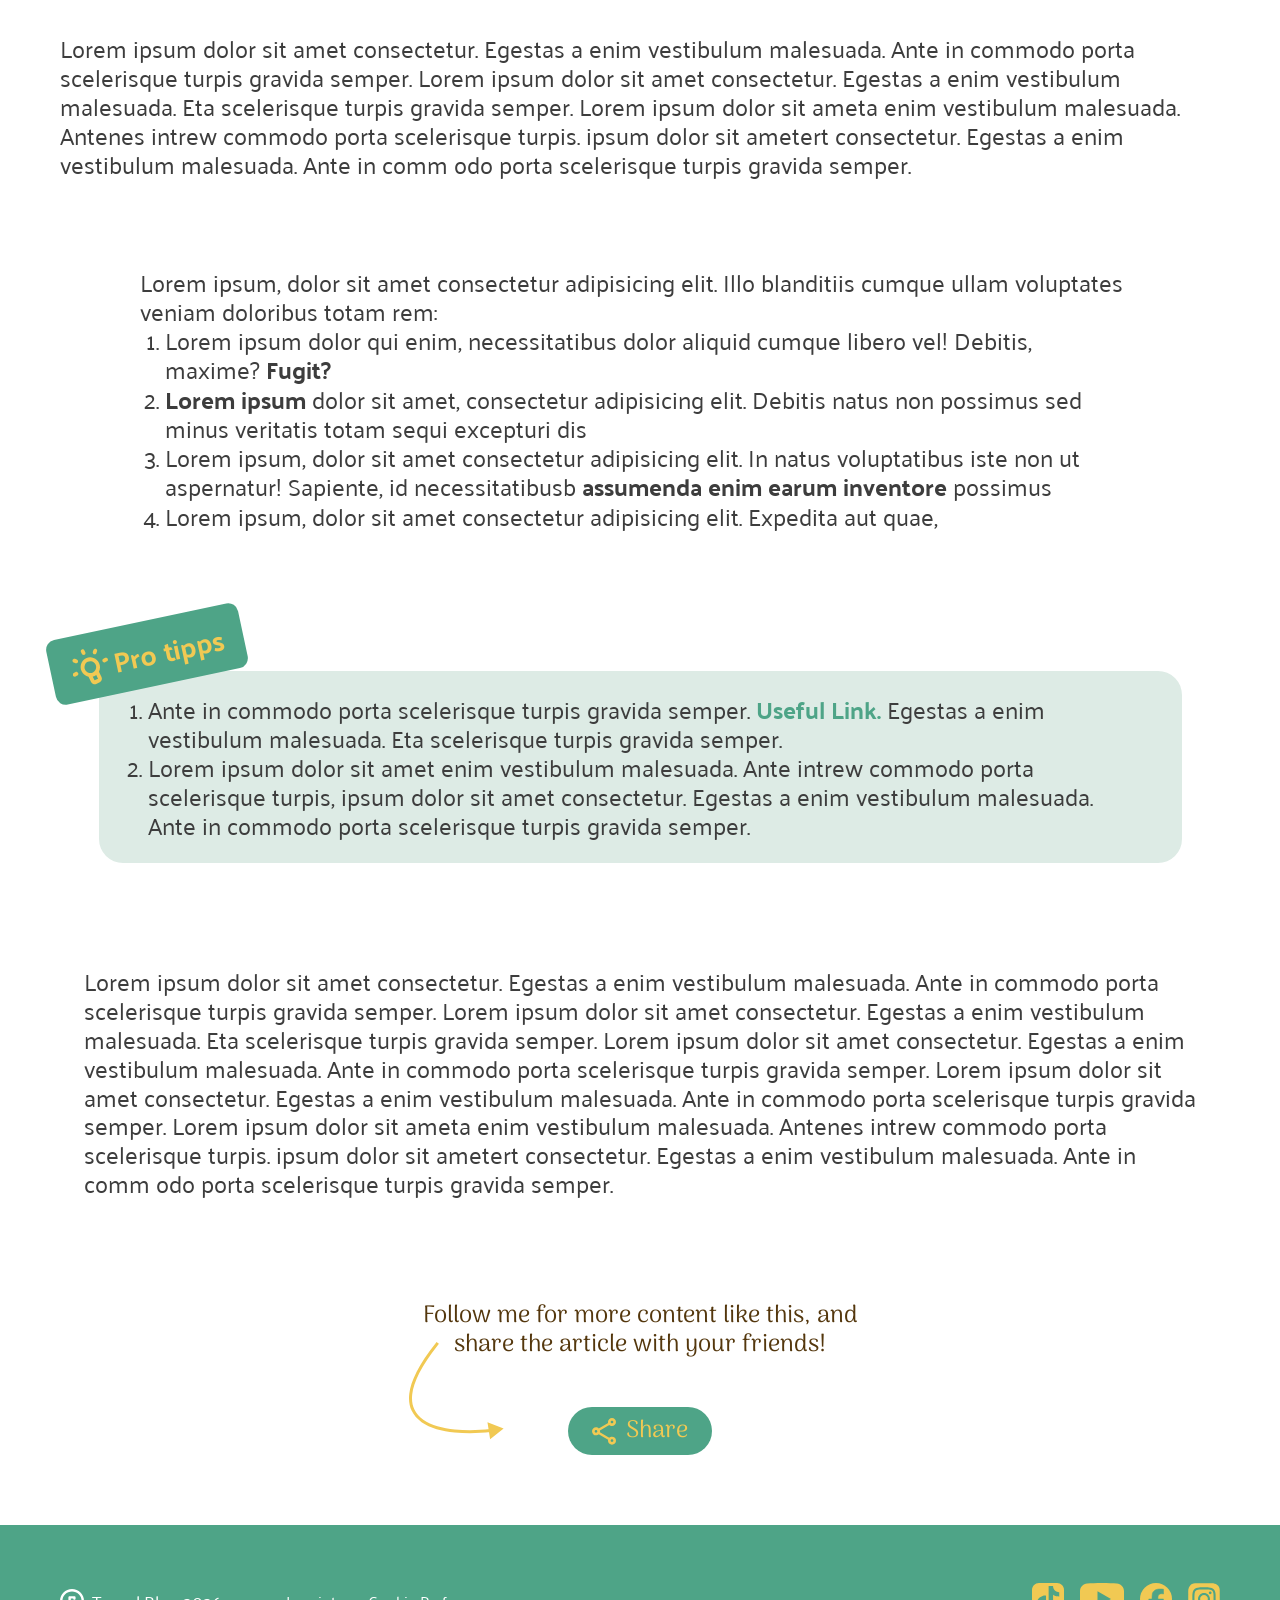
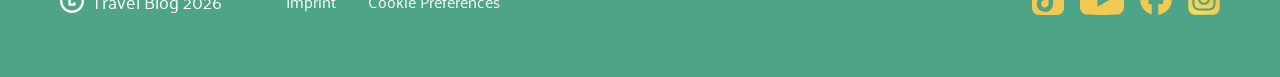
==== commit 9b843935: "change radio buttons in html" ====
--- a/article-one.html
+++ b/article-one.html
@@ -10,6 +10,7 @@
         <link rel="stylesheet" href="./css/article-one.css" />
         <link rel="stylesheet" href="./css/article-two.css" />
         <link rel="stylesheet" href="./css/header.css" />
+
         <link rel="stylesheet" href="./css/footer.css" />
 
         <title>Article 01</title>
@@ -26,9 +27,9 @@
                     </a>
                 </div>
                 <nav class="nav-bar">
-                    <a class="high_nav" href="#highlights">Highlights</a>
-                    <a class="faq_nav" href="#faq">FAQ</a>
-                    <a class="con_nav" href="#contact">Contact</a>
+                    <a class="high" href="index.html#highlights">Highlights</a>
+                    <a class="faq" href="index.html#faq">FAQ</a>
+                    <a class="con" href="index.html#contact">Contact</a>
                 </nav>
             </section>
         </header>
@@ -106,37 +107,42 @@
                     </div>
                 </section>
             </div>
-
             <div class="slider_article_one">
                 <div class="headline_beach">
                     <h2>TOP 5 beach destinations for 2026</h2>
                 </div>
                 <section class="gallery">
-                    <div class="card">
+                    <div class="radio_buttons">
+                        <input type="radio" name="slider_one"id="slide_one" value="card_one" checked>
+                        <input type="radio" name="slider_two"id="slider_two" value="card_two">
+                        <input type="radio" name="slider_two"id="slider_three" value="card_three">
+                        <input type="radio" name="slider_two"id="slider_four" value="card_four">
+                    </div>
+                    <div class="card" id="card_one">
                         <img
                             src="./assets/img/Article 01/Rectangle 21 (4).png"
                             alt="fish_photo"
                         />
                     </div>
-                    <div class="card">
+                    <div class="card" id="card_two">
                         <img
                             src="./assets/img/Article 01/Rectangle 21 (3).png"
                             alt="beach_one"
                         />
                     </div>
-                    <div class="card">
+                    <div class="card" id="card_three">
                         <img
                             src="./assets/img/Article 01/Rectangle 21 (2).png"
                             alt="beach_two"
                         />
                     </div>
-                    <div class="card">
+                    <div class="card" id="card_four">
                         <img
                             src="./assets/img/Article 01/Rectangle 21 (1).png"
                             alt="beach_three"
                         />
                     </div>
-                    <div class="card">
+                    <div class="card" id="card_five">
                         <img
                             src="./assets/img/Article 01/Rectangle 21.png"
                             alt="beach_four"
@@ -144,7 +150,6 @@
                     </div>
                 </section>
             </div>
-
             <div class="container">
                 <div class="info_text_beach">
                     <p>
--- a/css/standard.css
+++ b/css/standard.css
@@ -59,7 +59,9 @@
     top: 40px;
     /* transform: rotate(28deg); */
 }
-
+#Author {
+    padding: 0 24px 48px 24px;
+}
 .card-article {
     padding-top: 80px;
     display: flex;
@@ -83,7 +85,7 @@
 
 .article-text p {
     color: rgba(84, 55, 13, 1);
-    font-family: "Palaquin";
+    font-family: "Palanquin";
     font-size: 32px;
     font-weight: 400;
     line-height: 1.2;
@@ -92,9 +94,8 @@
     display: flex;
     justify-content: flex-start;
     align-items: center;
-    right: 6px;
-    top: 30px;
-    gap:32px;
+    padding-top: 40px;
+    gap: 32px;
 }
 .article-footer .footer-text {
     color: rgba(84, 55, 13, 1);
@@ -127,20 +128,21 @@
     /* width: 240px;
     height: 171px; */
     margin: 16px;
-
-    .card-name {
-        font-family: "Arima";
-        font-weight: 700;
-        font-size: 18px;
-        line-height: 1.2;
-    }
-    .name-text {
-        font-family: "Arima";
-        font-weight: 400;
-        font-size: 18px;
-        line-height: 1.2;
-        padding-bottom: 12px;
-    }
+}
+.card-name {
+    font-family: "Arima";
+    font-weight: 700;
+    font-size: 18px;
+    line-height: 1.2;
+    color: #54370d;
+}
+.name-text {
+    font-family: "Arima";
+    font-weight: 400;
+    font-size: 18px;
+    line-height: 1.2;
+    padding-bottom: 12px;
+    color: #54370d;
 }
 .card-body-text {
     /* height: 171px; */
@@ -149,8 +151,9 @@
     font-weight: 400;
     color: rgba(84, 55, 13, 1);
 }
-.wrap{
-    display: flex; gap:24px;
+.wrap {
+    display: flex;
+    gap: 24px;
 }
 
 @media screen and (min-width: 768px) and (max-width: 1280px) {
@@ -180,17 +183,20 @@
     .container {
         padding: 0 20px;
     }
-.card-article {
+    .card-article {
         flex-direction: column;
         gap: 12px;
+        padding: 0 24px 0 24px;
     }
     .card-article {
         flex-direction: column;
         gap: 24px;
     }
-    .article-footer{width: 100%;
-    flex-wrap:wrap;}
-    .article-footer{
+    .article-footer {
+        width: 100%;
+        flex-wrap: wrap;
+    }
+    .article-footer {
         gap: 5px;
     }
 
@@ -200,5 +206,49 @@
         width: 100%;
         height: 100%;
         padding: 8px;
-        margin-top: 42px;}
-}
+        margin-top: 42px;
+    }
+
+    .subline {
+        font-family: "Palanquin";
+        font-weight: 600;
+        font-size: 20px;
+        color: rgba(78, 164, 135, 1);
+    }
+    .article-text h1 {
+        font-family: "Arima";
+        font-weight: bold;
+        font-size: 40px;
+        color: rgba(241, 201, 83, 1);
+        line-height: 1.2;
+    }
+    .article-text p {
+        color: rgba(84, 55, 13, 1);
+        font-family: "Palanquin";
+        font-size: 18px;
+        font-weight: 400;
+        line-height: 1.2;
+    }
+    .arrow {
+        position: absolute;
+        left: 15px;
+        top: 80px;
+        width: 65px;
+        /* transform: rotate(28deg); */
+    }
+    .share {
+        display: flex;
+        flex-direction: column;
+        align-items: center;
+        margin: auto;
+        max-width: 493px;
+        gap: 48px;
+        p {
+            color: var(--secondary-braun);
+            font-family: "Arima";
+            font-size: 18px;
+            line-height: 1.2;
+            text-align: center;
+        }
+    }
+}
--- a/css/article-one.css
+++ b/css/article-one.css
@@ -23,6 +23,8 @@
     font-size: 64px;
     color: rgba(241, 201, 83, 1);
     line-height: 1.2;
+
+
 }
 
 .article-text p {
@@ -32,7 +34,6 @@
     font-weight: 400;
     line-height: 1.2;
 }
-
 .article-footer {
     /* width: 575px; */
     height: 19px;
@@ -42,7 +43,6 @@
     right: 6px;
     top: 30px;
 }
-
 .article-footer .footer-text {
     color: rgba(84, 55, 13, 1);
     font-family: "Palaquin";
@@ -51,14 +51,12 @@
     line-height: 1.2;
     right: 15px;
 }
-
 .authorcard {
     background-color: rgba(78, 164, 135, 0.2);
     /* width: 272px; */
     /* height: 389px; */
     border-radius: 30px;
 }
-
 .card-header {
     display: flex;
     flex-direction: column;
@@ -68,7 +66,6 @@
         padding-top: 16px;
     }
 }
-
 .card-body {
     display: flex;
     align-items: center;
@@ -91,7 +88,6 @@
         padding-bottom: 12px;
     }
 }
-
 .card-body-text {
     /* height: 171px; */
     font-family: "Palaquin";
@@ -216,7 +212,7 @@
     background-color: var(--primary-green);
     border-radius: 40px;
     p{
-                color: var(--primary-gelb);
+        color: var(--primary-gelb);
         font-family: "Arima";
         font-size: 1.5rem;
     }
@@ -288,6 +284,62 @@
 .gallery .card:hover~.card{
     transform: perspective(1000px) rotateY(-25deg) translateX(40px);
 }
-
-
-/* ------------------------------------- */+.radio_buttons{
+    display: none;
+}
+
+/* ------------------------------------- */
+
+
+/*Responsive_Part*/
+@media screen and (min-width:768px) 
+and (max-width:1280px){
+    .gallery .card img {
+        object-position: center;
+    }
+
+}
+@media screen and (max-width:768px){
+.gallery{
+    width: 200px;
+    height: 293px;
+    margin: 0;
+}
+.gallery .card img{
+    display: flex;
+    align-items: center;
+    object-position: center;
+    padding-bottom: 0;
+}
+.gallery .card{
+    width: 200px;
+    height: 293px;
+}
+.hero_slider{
+    display: visable;
+    display: flex;
+    justify-content: center;
+    align-items: center;
+    gap: 5px;
+    
+}
+.hero_slider input[type="radio"]:checked {
+    background-color:rgba(78, 164, 135, 1);
+    -webkit-appearance: none;
+    width: 40px;
+    height: 22px;
+    border-radius: 50px;
+}
+.hero_slider input[type="radio"] {
+    width: 22px;
+    height: 22px;
+    border-radius: 50px;
+}
+}
+
+#slide_start:checked ~ #card_one, 
+#slide_two:checked~#card_two,
+#slide_three:checked~#card_three,
+#slide_four:checked~#card_four {
+    display: block;
+}
--- a/css/article-two.css
+++ b/css/article-two.css
@@ -47,6 +47,14 @@
         padding-top: 32px;
         color: #3d3d3d;
     }
+}
+.info_text_video {
+    font-size: 1.5rem;
+    font-family: "Palanquin";
+    line-height: 1.2;
+    margin: auto;
+    justify-content: center;
+    color: #3d3d3d;
 }
 
 .list {
@@ -146,3 +154,189 @@
         font-size: 1.5rem;
     }
 }
+@media screen and (max-width: 767px) {
+    .video {
+        margin: 0;
+        position: relative;
+        width: 100%;
+        padding-bottom: 56.25%;
+        height: 0;
+        overflow: hidden;
+
+        img {
+            position: absolute;
+            transform: translate(-50%, -50%);
+            top: 50%;
+            left: 50%;
+            height: 60px;
+            z-index: 2;
+        }
+    }
+    .video iframe {
+        position: absolute;
+        top: 0;
+        left: 0;
+        width: 100%;
+        height: 100%;
+    }
+    #player {
+        border-top-right-radius: 20px;
+        border-top-left-radius: 20px;
+        border-bottom-left-radius: 20px;
+        border-bottom-right-radius: 20px;
+    }
+
+    .info_text_list {
+        width: 100%;
+        margin: auto;
+        text-align: left;
+        padding: 24px;
+
+        p {
+            font-size: 1rem;
+            font-family: "Palanquin";
+            color: #3d3d3d;
+            line-height: 1.2;
+        }
+
+        .text1 {
+            font-size: 1rem;
+            font-family: "Palanquin";
+            line-height: 1.2;
+            padding-bottom: 32px;
+            color: #3d3d3d;
+        }
+
+        .text2 {
+            font-size: 1rem;
+            font-family: "Palanquin";
+            line-height: 1.2;
+            padding-top: 32px;
+            color: #3d3d3d;
+        }
+
+        .list {
+            text-align: left;
+            display: inline-block;
+            margin-top: 10px;
+
+            ul {
+                margin-left: 48px;
+                padding-top: 16px;
+                font-size: 1rem;
+            }
+        }
+    }
+    .info_text_video {
+        font-size: 1rem;
+        font-family: "Palanquin";
+        line-height: 1.2;
+        margin: auto;
+        justify-content: center;
+        color: #3d3d3d;
+    }
+    .pro_tipps {
+        max-width: 1083px;
+        height: 100%;
+        background-color: #ddebe5;
+        justify-content: center;
+        align-items: center;
+        border-radius: 24px;
+        margin: auto;
+        margin-top: 60px;
+        padding: 1.5rem;
+
+        .list {
+            font-family: "Palanquin";
+            font-size: 1rem;
+            margin: auto;
+        }
+
+        ol {
+            line-height: 1.2;
+        }
+
+        span {
+            color: #4ea487;
+            font-family: "Palanquin";
+            font-weight: bold;
+            font-size: 1rem;
+        }
+    }
+    .list_icon {
+        left: 0;
+        top: -65px;
+    }
+    
+    
+}
+
+@media screen and (min-width: 767px) and (max-width: 1280px) {
+    .video {
+        margin: 0;
+        position: relative;
+        width: 100%;
+        padding-bottom: 56.25%;
+        height: 0;
+        overflow: hidden;
+
+        img {
+            position: absolute;
+            transform: translate(-50%, -50%);
+            top: 50%;
+            left: 50%;
+            height: 120px;
+            z-index: 2;
+        }
+    }
+    .video iframe {
+        position: absolute;
+        top: 0;
+        left: 0;
+        width: 100%;
+        height: 100%;
+    }
+    #player {
+        border-top-right-radius: 30px;
+        border-top-left-radius: 30px;
+        border-bottom-left-radius: 30px;
+        border-bottom-right-radius: 30px;
+    }
+    .info_text_list {
+        width: 100%;
+        margin: auto;
+        text-align: left;
+        padding: 24px;
+
+        p {
+            font-size: 1.5rem;
+            font-family: "Palanquin";
+            color: #3d3d3d;
+            line-height: 1.2;
+        }
+        .text1 {
+            font-size: 1.5rem;
+            font-family: "Palanquin";
+            line-height: 1.2;
+            padding-bottom: 32px;
+            color: #3d3d3d;
+        }
+        .text2 {
+            font-size: 1.5rem;
+            font-family: "Palanquin";
+            line-height: 1.2;
+            padding-top: 32px;
+            color: #3d3d3d;
+        }
+        .list {
+            text-align: left;
+            display: inline-block;
+            margin-top: 10px;
+            ul {
+                margin-left: 48px;
+                padding-top: 16px;
+                font-size: 1.5rem;
+            }
+        }
+    }
+}
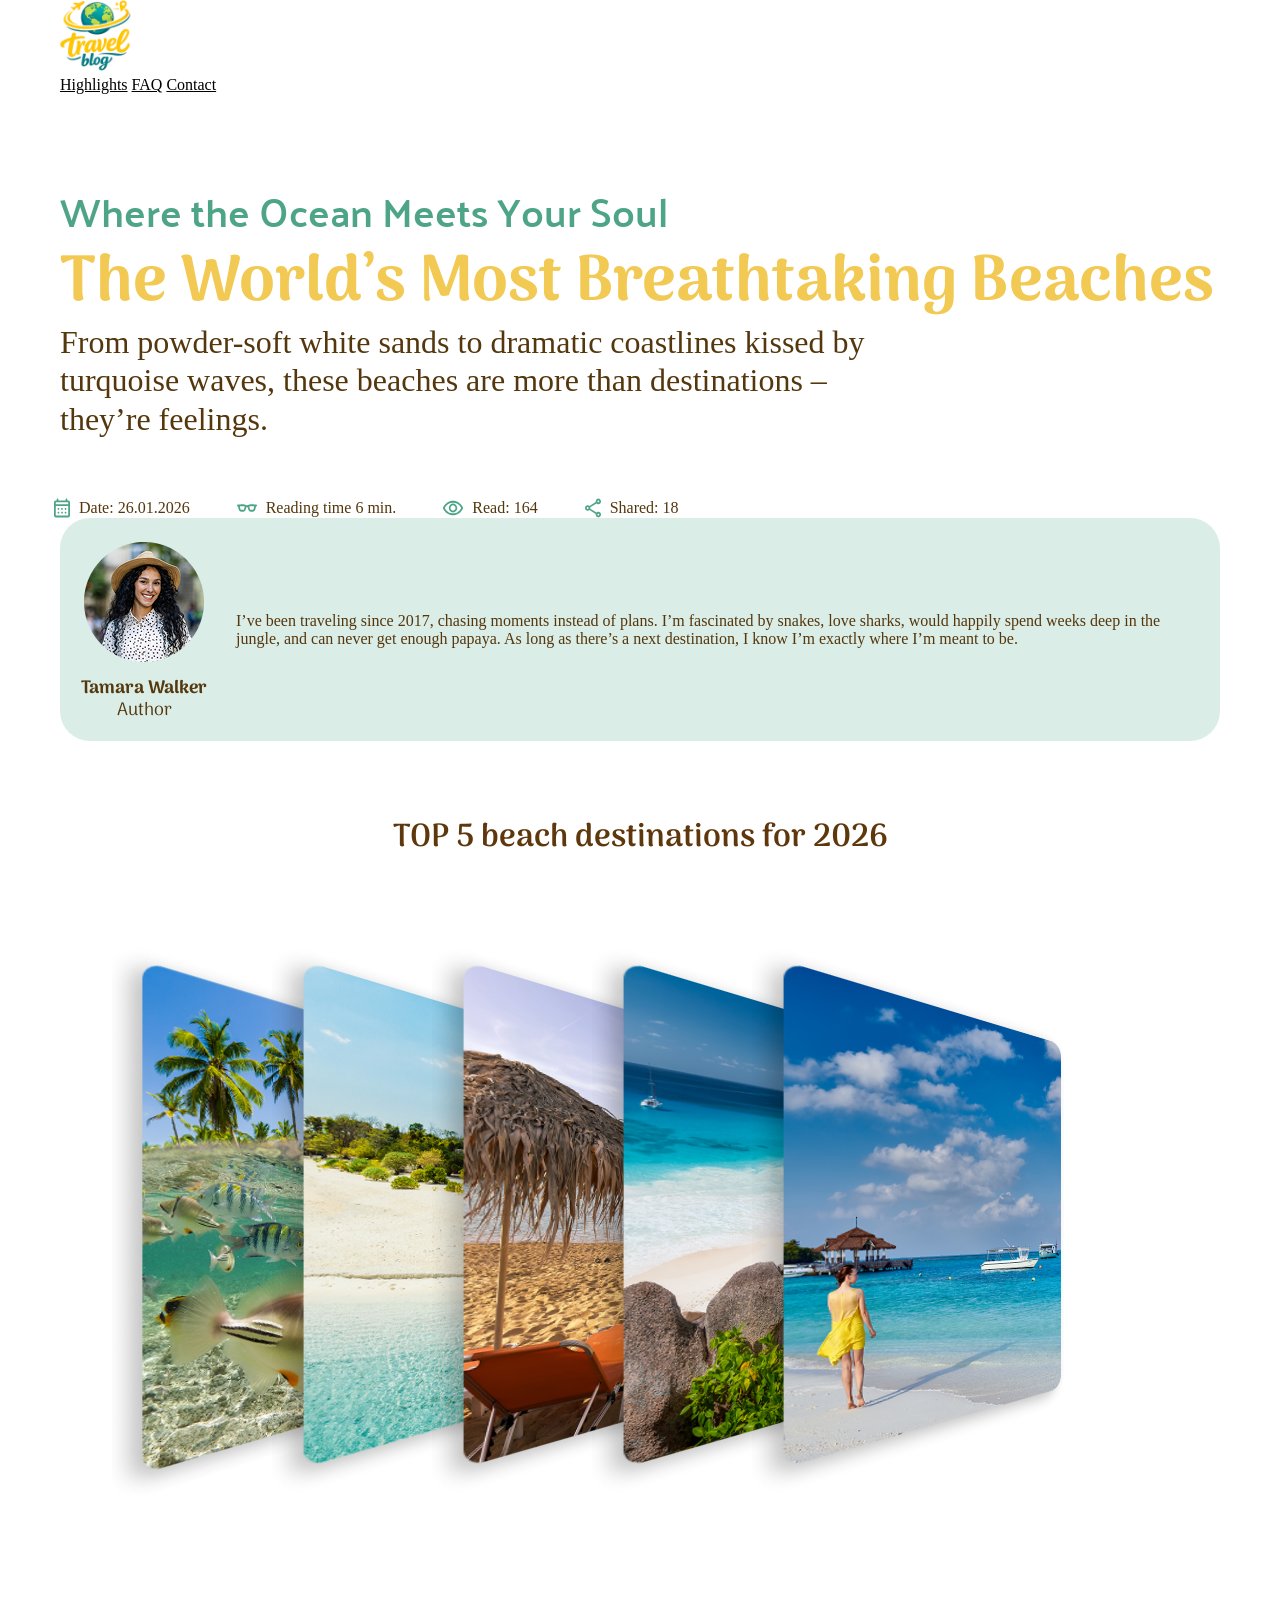
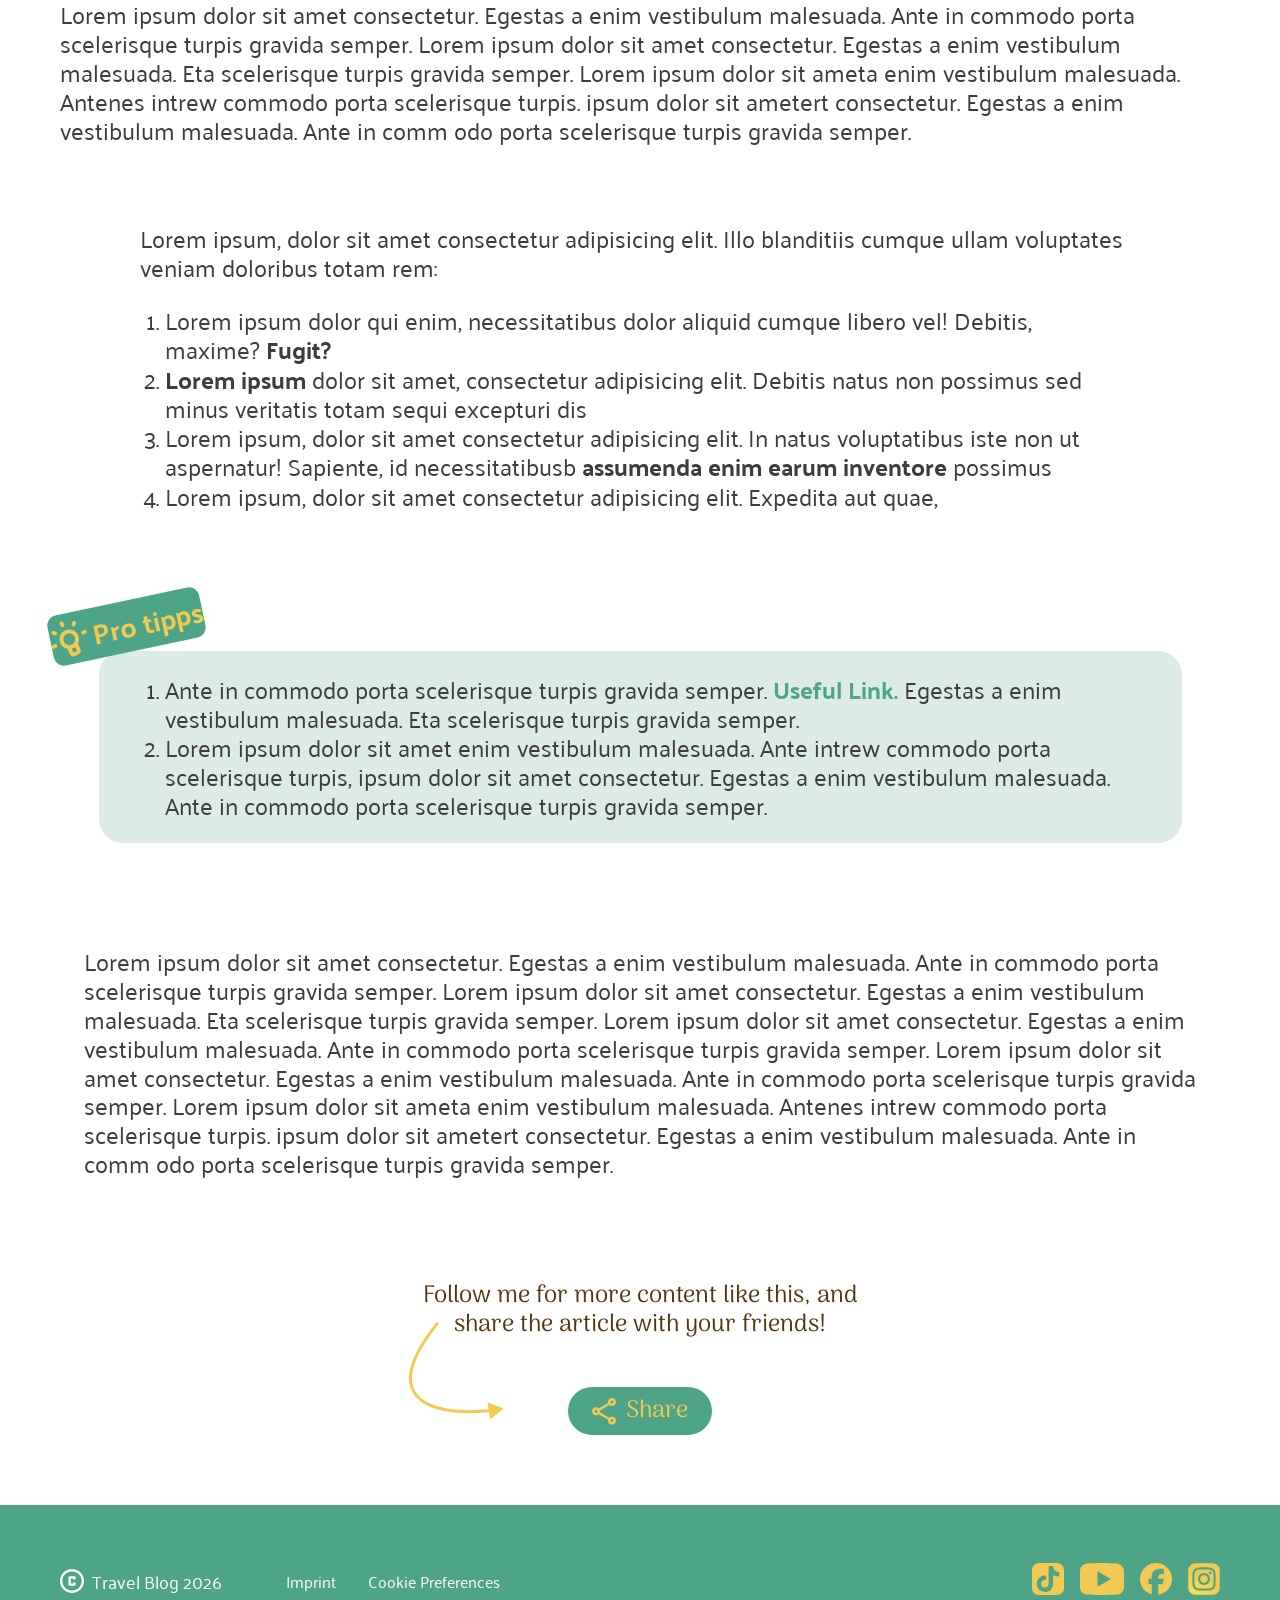
==== commit 01562a55: "change buttons" ====
--- a/article-one.html
+++ b/article-one.html
@@ -8,9 +8,6 @@
         <link rel="stylesheet" href="./css/fonts.css" />
         <link rel="stylesheet" href="./css/standard.css" />
         <link rel="stylesheet" href="./css/article-one.css" />
-        <link rel="stylesheet" href="./css/article-two.css" />
-        <link rel="stylesheet" href="./css/header.css" />
-
         <link rel="stylesheet" href="./css/footer.css" />
 
         <title>Article 01</title>
@@ -112,41 +109,68 @@
                     <h2>TOP 5 beach destinations for 2026</h2>
                 </div>
                 <section class="gallery">
-                    <div class="radio_buttons">
-                        <input type="radio" name="slider_one"id="slide_one" value="card_one" checked>
-                        <input type="radio" name="slider_two"id="slider_two" value="card_two">
-                        <input type="radio" name="slider_two"id="slider_three" value="card_three">
-                        <input type="radio" name="slider_two"id="slider_four" value="card_four">
-                    </div>
-                    <div class="card" id="card_one">
+                    <div class="card">
                         <img
                             src="./assets/img/Article 01/Rectangle 21 (4).png"
                             alt="fish_photo"
                         />
                     </div>
-                    <div class="card" id="card_two">
+                    <div class="card">
                         <img
                             src="./assets/img/Article 01/Rectangle 21 (3).png"
                             alt="beach_one"
                         />
                     </div>
-                    <div class="card" id="card_three">
+                    <div class="card">
                         <img
                             src="./assets/img/Article 01/Rectangle 21 (2).png"
                             alt="beach_two"
                         />
                     </div>
-                    <div class="card" id="card_four">
+                    <div class="card">
                         <img
                             src="./assets/img/Article 01/Rectangle 21 (1).png"
                             alt="beach_three"
                         />
                     </div>
-                    <div class="card" id="card_five">
+                    <div class="card">
                         <img
                             src="./assets/img/Article 01/Rectangle 21.png"
                             alt="beach_four"
                         />
+                    </div>
+                    <div class="radio_buttons">
+                    <input
+                        type="radio"
+                        name="slider"
+                        id="slide_one"
+                        value="card_one"
+                        checked
+                    />
+                    <input
+                        type="radio"
+                        name="slider"
+                        id="slider_two"
+                        value="card_two"
+                    />
+                    <input
+                        type="radio"
+                        name="slider"
+                        id="slider_three"
+                        value="card_three"
+                    />
+                    <input
+                        type="radio"
+                        name="slider"
+                        id="slider_four"
+                        value="card_four"
+                    />
+                    <input
+                        type="radio"
+                        name="slider"
+                        id="slider_five"
+                        value="card_five"
+                    />
                     </div>
                 </section>
             </div>
--- a/css/article-one.css
+++ b/css/article-one.css
@@ -299,47 +299,42 @@
     }
 
 }
-@media screen and (max-width:768px){
+@media screen and (max-width:767px){
 .gallery{
+    display: flex;
+    justify-content: center;
+    align-items: center;
+
+
+}
+.gallery .card  {
     width: 200px;
     height: 293px;
-    margin: 0;
-}
-.gallery .card img{
-    display: flex;
-    align-items: center;
-    object-position: center;
-    padding-bottom: 0;
-}
-.gallery .card{
-    width: 200px;
-    height: 293px;
-}
-.hero_slider{
-    display: visable;
-    display: flex;
-    justify-content: center;
-    align-items: center;
-    gap: 5px;
-    
-}
-.hero_slider input[type="radio"]:checked {
-    background-color:rgba(78, 164, 135, 1);
+}
+
+
+.radio_buttons{
+    display: flex;
+    justify-content: center;
+    align-items: center;
+
+}
+.radio_buttons input[types="radio"]:checked{
+    background-color: rgba(78, 164, 135, 1);
     -webkit-appearance: none;
     width: 40px;
     height: 22px;
     border-radius: 50px;
 }
-.hero_slider input[type="radio"] {
+.radio_buttons input[type="radio"]{
     width: 22px;
     height: 22px;
     border-radius: 50px;
 }
-}
-
-#slide_start:checked ~ #card_one, 
-#slide_two:checked~#card_two,
-#slide_three:checked~#card_three,
-#slide_four:checked~#card_four {
-    display: block;
-}+#slider_one:checked ~ #card_one
+#slider_two:checked ~ #card_two
+#slider_three:checked ~ #card_three
+#slider_four:checked ~ #card_four
+#slider_five:checked ~ #card_five
+
+}
